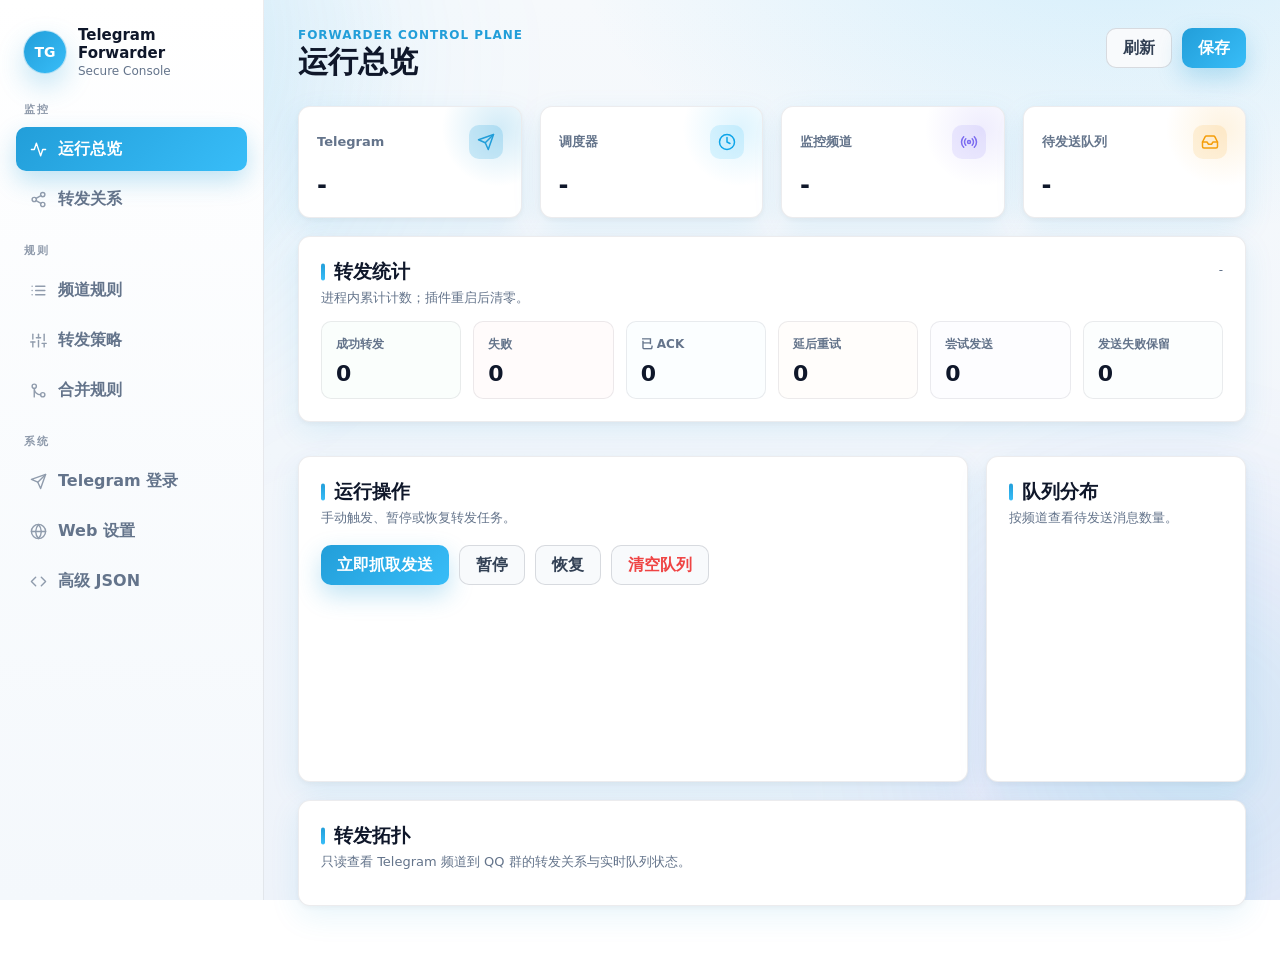
==== pages/dashboard/index.html @ 7478077a "fix: address CodeRabbit review on api_hash, login baseline, and XSS - web_admin: _validate_api_hash " ====
<!doctype html>
<html lang="zh-CN">
  <head>
    <meta charset="utf-8" />
    <meta name="viewport" content="width=device-width, initial-scale=1" />
    <title>Telegram Forwarder</title>
    <link rel="stylesheet" href="./assets/style.css?v=0176d48957" />
    <script src="./assets/js/gsap.min.js?v=0176d48957"></script>
  </head>
  <body>
    <div class="bg-aurora" aria-hidden="true"><i></i><i></i></div>
    <div class="app-shell" id="appShell">
      <aside class="sidebar" id="sidebar">
        <div class="sidebar-head">
          <div class="brand-dot">TG</div>
          <div>
            <strong>Telegram Forwarder</strong>
            <span id="navSubtitle">Secure Console</span>
          </div>
        </div>
        <nav class="nav-list">
          <p class="nav-group-label">监控</p>
          <button class="nav-item active" data-section="overview">
            <svg viewBox="0 0 24 24" fill="none" stroke="currentColor" stroke-width="2" stroke-linecap="round" stroke-linejoin="round" aria-hidden="true"><path d="M22 12h-4l-3 9L9 3l-3 9H2" /></svg>
            <span class="nav-label">运行总览</span>
          </button>
          <button class="nav-item" data-section="targets">
            <svg viewBox="0 0 24 24" fill="none" stroke="currentColor" stroke-width="2" stroke-linecap="round" stroke-linejoin="round" aria-hidden="true"><circle cx="18" cy="5" r="3" /><circle cx="6" cy="12" r="3" /><circle cx="18" cy="19" r="3" /><line x1="8.59" y1="13.51" x2="15.42" y2="17.49" /><line x1="15.41" y1="6.51" x2="8.59" y2="10.49" /></svg>
            <span class="nav-label">转发关系</span>
          </button>
          <p class="nav-group-label">规则</p>
          <button class="nav-item" data-section="channels">
            <svg viewBox="0 0 24 24" fill="none" stroke="currentColor" stroke-width="2" stroke-linecap="round" stroke-linejoin="round" aria-hidden="true"><line x1="8" y1="6" x2="21" y2="6" /><line x1="8" y1="12" x2="21" y2="12" /><line x1="8" y1="18" x2="21" y2="18" /><line x1="3" y1="6" x2="3.01" y2="6" /><line x1="3" y1="12" x2="3.01" y2="12" /><line x1="3" y1="18" x2="3.01" y2="18" /></svg>
            <span class="nav-label">频道规则</span>
          </button>
          <button class="nav-item" data-section="global">
            <svg viewBox="0 0 24 24" fill="none" stroke="currentColor" stroke-width="2" stroke-linecap="round" stroke-linejoin="round" aria-hidden="true"><line x1="4" y1="21" x2="4" y2="14" /><line x1="4" y1="10" x2="4" y2="3" /><line x1="12" y1="21" x2="12" y2="12" /><line x1="12" y1="8" x2="12" y2="3" /><line x1="20" y1="21" x2="20" y2="16" /><line x1="20" y1="12" x2="20" y2="3" /><line x1="1" y1="14" x2="7" y2="14" /><line x1="9" y1="8" x2="15" y2="8" /><line x1="17" y1="16" x2="23" y2="16" /></svg>
            <span class="nav-label">转发策略</span>
          </button>
          <button class="nav-item" data-section="merge">
            <svg viewBox="0 0 24 24" fill="none" stroke="currentColor" stroke-width="2" stroke-linecap="round" stroke-linejoin="round" aria-hidden="true"><circle cx="18" cy="18" r="3" /><circle cx="6" cy="6" r="3" /><path d="M6 21V9a9 9 0 0 0 9 9" /></svg>
            <span class="nav-label">合并规则</span>
          </button>
          <p class="nav-group-label">系统</p>
          <button class="nav-item" data-section="login">
            <svg viewBox="0 0 24 24" fill="none" stroke="currentColor" stroke-width="2" stroke-linecap="round" stroke-linejoin="round" aria-hidden="true"><line x1="22" y1="2" x2="11" y2="13" /><polygon points="22 2 15 22 11 13 2 9 22 2" /></svg>
            <span class="nav-label">Telegram 登录</span>
          </button>
          <button class="nav-item" data-section="web">
            <svg viewBox="0 0 24 24" fill="none" stroke="currentColor" stroke-width="2" stroke-linecap="round" stroke-linejoin="round" aria-hidden="true"><circle cx="12" cy="12" r="10" /><line x1="2" y1="12" x2="22" y2="12" /><path d="M12 2a15.3 15.3 0 0 1 4 10 15.3 15.3 0 0 1-4 10 15.3 15.3 0 0 1-4-10 15.3 15.3 0 0 1 4-10z" /></svg>
            <span class="nav-label">Web 设置</span>
          </button>
          <button class="nav-item" data-section="advanced">
            <svg viewBox="0 0 24 24" fill="none" stroke="currentColor" stroke-width="2" stroke-linecap="round" stroke-linejoin="round" aria-hidden="true"><polyline points="16 18 22 12 16 6" /><polyline points="8 6 2 12 8 18" /></svg>
            <span class="nav-label">高级 JSON</span>
          </button>
        </nav>
        <div class="sidebar-footer" id="sidebarFooter"></div>
      </aside>

      <button class="mobile-menu" id="mobileMenu" type="button" aria-label="打开导航">
        <span></span>
        <span></span>
        <span></span>
      </button>
      <div class="sidebar-scrim" id="sidebarScrim"></div>

      <main class="content">
        <header class="topbar">
          <div>
            <p class="eyebrow">Forwarder Control Plane</p>
            <h1 id="sectionTitle">运行总览</h1>
          </div>
          <div class="topbar-actions">
            <button class="btn btn-soft" id="refreshBtn" type="button">刷新</button>
            <button class="btn btn-primary" id="saveBtn" type="button">保存</button>
          </div>
        </header>

        <section class="section active" id="section-overview">
          <div class="overview-layout">
            <div class="status-grid">
              <div class="metric-card" data-tone="blue">
                <div class="metric-head">
                  <span class="metric-label">Telegram</span>
                  <span class="metric-icon" aria-hidden="true"><svg viewBox="0 0 24 24" fill="none" stroke="currentColor" stroke-width="2" stroke-linecap="round" stroke-linejoin="round"><line x1="22" y1="2" x2="11" y2="13" /><polygon points="22 2 15 22 11 13 2 9 22 2" /></svg></span>
                </div>
                <strong id="telegramStatus">-</strong>
              </div>
              <div class="metric-card" data-tone="sky">
                <div class="metric-head">
                  <span class="metric-label">调度器</span>
                  <span class="metric-icon" aria-hidden="true"><svg viewBox="0 0 24 24" fill="none" stroke="currentColor" stroke-width="2" stroke-linecap="round" stroke-linejoin="round"><circle cx="12" cy="12" r="10" /><polyline points="12 6 12 12 16 14" /></svg></span>
                </div>
                <strong id="schedulerStatus">-</strong>
              </div>
              <div class="metric-card" data-tone="violet">
                <div class="metric-head">
                  <span class="metric-label">监控频道</span>
                  <span class="metric-icon" aria-hidden="true"><svg viewBox="0 0 24 24" fill="none" stroke="currentColor" stroke-width="2" stroke-linecap="round" stroke-linejoin="round"><circle cx="12" cy="12" r="2" /><path d="M4.93 19.07a10 10 0 0 1 0-14.14" /><path d="M7.76 16.24a6 6 0 0 1 0-8.49" /><path d="M16.24 7.76a6 6 0 0 1 0 8.49" /><path d="M19.07 4.93a10 10 0 0 1 0 14.14" /></svg></span>
                </div>
                <strong id="channelCount">-</strong>
              </div>
              <div class="metric-card" data-tone="amber">
                <div class="metric-head">
                  <span class="metric-label">待发送队列</span>
                  <span class="metric-icon" aria-hidden="true"><svg viewBox="0 0 24 24" fill="none" stroke="currentColor" stroke-width="2" stroke-linecap="round" stroke-linejoin="round"><polyline points="22 12 16 12 14 15 10 15 8 12 2 12" /><path d="M5.45 5.11 2 12v6a2 2 0 0 0 2 2h16a2 2 0 0 0 2-2v-6l-3.45-6.89A2 2 0 0 0 16.76 4H7.24a2 2 0 0 0-1.79 1.11z" /></svg></span>
                </div>
                <strong id="queueCount">-</strong>
              </div>
            </div>

            <div class="panel overview-stats-panel">
              <div class="panel-head compact">
                <div>
                  <h2>转发统计</h2>
                  <p id="statsResetHint">进程内累计计数；插件重启后清零。</p>
                </div>
                <small class="stats-reset-meta" id="statsLastReset">-</small>
              </div>
              <div class="stats-grid">
                <div class="stats-card" data-tone="success">
                  <span class="stats-label">成功转发</span>
                  <strong id="statsForwardSuccess">0</strong>
                </div>
                <div class="stats-card" data-tone="danger">
                  <span class="stats-label">失败</span>
                  <strong id="statsForwardFailed">0</strong>
                </div>
                <div class="stats-card" data-tone="sky">
                  <span class="stats-label">已 ACK</span>
                  <strong id="statsAcked">0</strong>
                </div>
                <div class="stats-card" data-tone="amber">
                  <span class="stats-label">延后重试</span>
                  <strong id="statsDeferred">0</strong>
                </div>
                <div class="stats-card" data-tone="violet">
                  <span class="stats-label">尝试发送</span>
                  <strong id="statsForwardAttempts">0</strong>
                </div>
                <div class="stats-card" data-tone="blue">
                  <span class="stats-label">发送失败保留</span>
                  <strong id="statsFailedKeep">0</strong>
                </div>
              </div>
            </div>

            <div class="overview-main">
              <div class="panel runtime-panel">
                <div class="panel-head">
                  <div>
                    <h2>运行操作</h2>
                    <p id="runtimeMessage">手动触发、暂停或恢复转发任务。</p>
                  </div>
                </div>
                <div class="action-row">
                  <button class="btn btn-primary" id="runCheckBtn" type="button">立即抓取发送</button>
                  <button class="btn btn-soft" id="pauseBtn" type="button">暂停</button>
                  <button class="btn btn-soft" id="resumeBtn" type="button">恢复</button>
                  <button class="btn btn-soft danger" id="clearQueueBtn" type="button">清空队列</button>
                </div>
                <div class="runtime-state" id="runtimeState"></div>
                <div class="runtime-log" id="runtimeLog"></div>
              </div>

              <div class="panel queue-panel">
                <div class="panel-head">
                  <div>
                    <h2>队列分布</h2>
                    <p>按频道查看待发送消息数量。</p>
                  </div>
                </div>
                <div class="queue-list" id="queueList"></div>
              </div>
            </div>

            <div class="panel overview-topology-panel">
              <div class="panel-head compact">
                <div>
                  <h2>转发拓扑</h2>
                  <p>只读查看 Telegram 频道到 QQ 群的转发关系与实时队列状态。</p>
                </div>
              </div>
              <div class="target-topology topology-readonly" id="overviewTopology"></div>
            </div>
          </div>
        </section>

        <section class="section" id="section-login">
          <div class="login-layout">
            <div class="login-side">
              <div class="panel login-status-card" id="loginAccountCard">
                <div class="panel-head">
                  <div>
                    <h2>Telegram 账号</h2>
                    <p id="loginBadge">-</p>
                  </div>
                </div>
                <div class="login-account" id="loginAccountInfo"></div>
                <button class="btn btn-soft danger full" id="resetLoginBtn" type="button">重新登录</button>
              </div>
            </div>

            <div class="panel login-flow-card">
              <div class="panel-head">
                <div>
                  <h2>登录流程</h2>
                  <p id="loginMessage">按顺序配置连接信息、发送验证码、提交验证码。</p>
                </div>
              </div>

              <!-- Stepper Header Progress -->
              <div class="stepper" id="loginStepper">
                <div class="step-node" data-login-step-node="connect">
                  <div class="step-circle">1</div>
                  <span class="step-label">连接信息</span>
                </div>
                <div class="step-node" data-login-step-node="code">
                  <div class="step-circle">2</div>
                  <span class="step-label">验证码</span>
                </div>
                <div class="step-node" data-login-step-node="password">
                  <div class="step-circle">3</div>
                  <span class="step-label">两步验证</span>
                </div>
              </div>

              <div class="step-list">
                <section class="step-card active" data-login-step="connect">
                  <div class="step-index">1</div>
                  <div class="step-body">
                    <h3>连接信息</h3>
                    <div class="form-grid">
                      <label class="field">API ID<input id="apiIdInput" type="number" inputmode="numeric" /></label>
                      <label class="field">API Hash<input id="apiHashInput" type="password" autocomplete="off" minlength="32" maxlength="32" pattern="[0-9a-fA-F]{32}" /></label>
                      <label class="field">手机号<input id="phoneInput" type="tel" placeholder="+8613800000000" /></label>
                      <fieldset class="proxy-fields">
                        <legend>代理（可选）</legend>
                        <label class="field">协议
                          <select id="proxyProtocolInput">
                            <option value="socks5">SOCKS5</option>
                            <option value="socks4">SOCKS4</option>
                            <option value="http">HTTP</option>
                          </select>
                        </label>
                        <label class="field">IP / 域名<input id="proxyHostInput" type="text" placeholder="127.0.0.1" /></label>
                        <label class="field">端口<input id="proxyPortInput" type="number" inputmode="numeric" min="1" max="65535" placeholder="1080" /></label>
                        <label class="field">账号<input id="proxyUsernameInput" type="text" autocomplete="username" placeholder="可留空" /></label>
                        <label class="field">密码<input id="proxyPasswordInput" type="password" autocomplete="current-password" placeholder="可留空" /></label>
                        <p class="proxy-config-hint">AstrBot 运行在 Docker、代理运行在宿主机时，请将代理地址填写为 <code>host.docker.internal</code>，不要填写 <code>127.0.0.1</code>。</p>
                        <div class="proxy-test-row">
                          <div class="proxy-test-item">
                            <button class="btn btn-soft" id="proxyConnectivityBtn" type="button">测试</button>
                            <span class="proxy-test-result" id="proxyConnectivityResult" aria-live="polite">未测试</span>
                          </div>
                          <div class="proxy-test-item">
                            <button class="btn btn-soft" id="proxyQualityBtn" type="button">质量</button>
                            <span class="proxy-test-result" id="proxyQualityResult" aria-live="polite">未测试</span>
                          </div>
                        </div>
                      </fieldset>
                    </div>
                    <div class="step-actions">
                      <button class="btn btn-primary" id="sendCodeBtn" type="button">保存并发送验证码</button>
                    </div>
                  </div>
                </section>

                <section class="step-card" data-login-step="code">
                  <div class="step-index">2</div>
                  <div class="step-body">
                    <h3>验证码</h3>
                    <div class="form-grid single">
                      <label class="field">Telegram 验证码<input id="codeInput" type="text" inputmode="numeric" autocomplete="one-time-code" /></label>
                    </div>
                    <div class="step-actions">
                      <button class="btn btn-primary" id="submitCodeBtn" type="button">提交验证码</button>
                    </div>
                  </div>
                </section>

                <section class="step-card" data-login-step="password">
                  <div class="step-index">3</div>
                  <div class="step-body">
                    <h3>两步验证</h3>
                    <div class="form-grid single">
                      <label class="field">两步验证密码<input id="passwordInput" type="password" autocomplete="current-password" /></label>
                    </div>
                    <div class="step-actions">
                      <button class="btn btn-primary" id="submitPasswordBtn" type="button">提交密码</button>
                    </div>
                  </div>
                </section>
              </div>
            </div>

            <div class="panel login-transfer-card">
              <div class="panel-head">
                <div>
                  <h2>登录信息导入导出</h2>
                  <p>导出精简登录信息，只包含授权所需内容，不包含缓存记录。</p>
                </div>
              </div>
              <div class="settings-card">
                <div class="action-row">
                  <button class="btn btn-soft" id="exportSessionBtn" type="button">导出登录信息</button>
                  <button class="btn btn-primary" id="importSessionBtn" type="button">导入登录信息</button>
                  <button class="btn btn-soft danger" id="clearSessionBtn" type="button">清空登录信息</button>
                </div>
                <p class="field-hint" id="clearSessionHint">会话冲突或无法发验证码时，可清空本地登录（退出登录）后再重新发送验证码或导入。</p>
                <input id="sessionImportFile" type="file" accept="application/json,.json" hidden />
              </div>
            </div>
          </div>
        </section>

        <section class="section" id="section-targets">
          <div class="panel config-panel">
            <div class="panel-head relation-head">
              <div>
                <h2>转发关系工作台</h2>
                <p>围绕 Telegram 频道到 QQ 群的关系进行配置、排查和快速定位。</p>
              </div>
              <div class="relation-toolbar" aria-label="拓扑筛选">
                <label class="relation-search">
                  <span>搜索</span>
                  <input id="topologySearchInput" type="search" placeholder="频道或 QQ 群" autocomplete="off" />
                </label>
                <div class="relation-filter" id="topologyFilterGroup">
                  <button class="active" type="button" data-topology-filter="all">全部</button>
                  <button type="button" data-topology-filter="active">活跃</button>
                  <button type="button" data-topology-filter="dedicated">专属</button>
                  <button type="button" data-topology-filter="inherited">继承</button>
                  <button type="button" data-topology-filter="unlinked">未连接</button>
                </div>
              </div>
            </div>
            <div class="settings-grid target-settings-grid">
              <div class="settings-card target-map-card">
                <div class="panel-head compact">
                  <div>
                    <h3>关系拓扑</h3>
                    <p>拖入频道和 QQ 群建立关系，点击频道进入专属目标配置。</p>
                  </div>
                </div>
                <div class="target-topology" id="targetTopology"></div>
              </div>
              <details class="target-settings-disclosure">
                <summary>
                  <span>基础目标设置</span>
                  <small>Telegram 目标、默认 QQ 群组与诊断开关</small>
                </summary>
                <div class="target-settings-body">
                  <div class="target-setting-block target-telegram-card">
                    <h3>Telegram 目标</h3>
                    <div id="targetChannelSelector" class="selector-host"></div>
                    <input id="targetChannelInput" type="hidden" />
                    <button class="btn btn-soft danger" id="resetTargetChannelBtn" type="button">清空 Telegram 目标</button>
                  </div>
                  <div class="target-setting-block target-qq-card">
                    <h3>默认 QQ 群组</h3>
                    <div id="defaultQQSelector" class="selector-host"></div>
                    <textarea id="targetQQInput" hidden></textarea>
                    <button class="btn btn-soft danger" id="resetDefaultQQBtn" type="button">清空默认 QQ 目标</button>
                  </div>
                  <div class="target-setting-block target-diagnostics-card">
                    <h3>诊断</h3>
                    <label class="toggle-row">
                      <input id="debugDefaultInput" type="checkbox" />
                      <span>默认开启 QQ 发送诊断日志</span>
                    </label>
                  </div>
                </div>
              </details>
            </div>
          </div>
        </section>

        <section class="section" id="section-channels">
          <div class="panel list-panel">
            <div class="panel-head">
              <div>
                <h2>频道配置</h2>
                <p>每个频道一张卡片，展开后按类型配置抓取、过滤、目标。</p>
              </div>
              <button class="btn btn-primary" id="addChannelBtn" type="button">新增频道</button>
            </div>
            <div class="channel-list" id="channelList"></div>
          </div>
        </section>

        <section class="section" id="section-global">
          <div class="panel config-panel">
            <div class="panel-head">
              <div>
                <h2>全局转发配置</h2>
                <p>按类型切换，只显示当前类别的配置。</p>
              </div>
            </div>
            <div class="segmented" id="forwardTabs"></div>
            <div class="settings-grid" id="forwardConfigForm"></div>
          </div>
        </section>

        <section class="section" id="section-merge">
          <div class="panel list-panel">
            <div class="panel-head">
              <div>
                <h2>合并规则</h2>
                <p>触发关键词后，将触发消息和后续 N 条消息作为一个逻辑组处理。</p>
              </div>
              <button class="btn btn-primary" id="addMergeRuleBtn" type="button">新增规则</button>
            </div>
            <div class="channel-list" id="mergeRuleList"></div>
          </div>
        </section>

        <section class="section" id="section-web">
          <div class="panel config-panel">
            <div class="panel-head">
              <div>
                <h2>Web 设置</h2>
                <p>host/port 保存后需要重载插件生效。Docker 部署需监听 <code>0.0.0.0</code>，并将同一端口映射到宿主机。</p>
              </div>
            </div>
            <div class="settings-grid">
              <div class="settings-card">
                <h3>访问控制</h3>
                <label class="toggle-row">
                  <input id="webEnabledInput" type="checkbox" />
                  <span>启用 Web 页面</span>
                </label>
                <label class="field">访问 Token<input id="webTokenInput" type="password" autocomplete="new-password" /></label>
              </div>
              <div class="settings-card">
                <h3>监听</h3>
                <label class="field">监听地址<input id="webHostInput" type="text" /></label>
                <label class="field">监听端口<input id="webPortInput" type="number" inputmode="numeric" /></label>
              </div>
            </div>
          </div>

        </section>

        <section class="section" id="section-advanced">
          <div class="panel advanced-panel">
            <div class="panel-head">
              <div>
                <h2>完整配置 JSON</h2>
                <p>用于批量编辑、排查配置或迁移配置。</p>
              </div>
              <div class="action-row">
                <button class="btn btn-soft" id="exportConfigBtn" type="button">导出配置</button>
                <button class="btn btn-soft" id="importConfigBtn" type="button">导入配置</button>
                <button class="btn btn-primary" id="saveRawBtn" type="button">保存 JSON</button>
              </div>
            </div>
            <input id="configImportFile" type="file" accept="application/json,.json" hidden />
            <textarea class="json-editor" id="rawConfigInput" spellcheck="false"></textarea>
          </div>
        </section>
      </main>
    </div>

    <div class="toast" id="toast"></div>
    <script src="/api/plugin/page/bridge-sdk.js"></script>
    <script src="./assets/app.js?v=0176d48957" type="module" defer></script>
  </body>
</html>
---- pages/dashboard/assets/style.css ----
/* GENERATED by scripts/build_frontend.py — edit web/assets/css/* instead. */

/* ==== css/variables.css ==== */

:root {
  color-scheme: light;

  /* ===== 品牌主色：Telegram 蓝 ===== */
  --primary: #229ed9;
  --primary-strong: #1c87c0;
  --primary-soft: rgba(34, 158, 217, 0.1);
  --primary-tint: rgba(34, 158, 217, 0.2);

  /* ===== 辅助强调色：天蓝（青春活力亮点）===== */
  --accent: #38bdf8;
  --accent-strong: #0ea5e9;
  --accent-soft: rgba(56, 189, 248, 0.1);

  /* ===== 点缀色：紫罗兰（仅用于指标图标等小面积提亮，避免全蓝单调）===== */
  --violet: #7c6cf0;
  --violet-soft: rgba(124, 108, 240, 0.12);

  /* ===== 向后兼容别名 =====
     历史代码沿用 --blue* / --lime* 命名，统一映射到品牌蓝，
     避免遗漏引用产生荧光绿残留。新代码请直接使用 --primary* / --accent*。 */
  --blue: var(--primary);
  --blue-strong: var(--accent);
  --blue-soft: var(--primary-soft);
  --blue-tint: var(--primary-tint);
  --lime: var(--primary);
  --lime-strong: var(--primary-strong);
  --lime-soft: var(--primary-soft);

  /* ===== 表面与背景 ===== */
  --bg: #f4f8fc;
  --surface: #ffffff;
  --panel: var(--surface);
  --panel-solid: var(--surface);
  --panel-raised: var(--surface);
  /* 凹陷区：替代暗色模式下的 rgba(7,11,26,*) 深蓝黑底 */
  --inset: #f1f5f9;
  --inset-soft: #f8fafc;
  --overlay: rgba(255, 255, 255, 0.72);

  /* ===== 文字 ===== */
  --ink: #0f172a;
  --text: #334155;
  --muted: #64748b;

  /* ===== 线条与边框 ===== */
  --line: rgba(15, 23, 42, 0.08);
  --line-strong: rgba(15, 23, 42, 0.14);
  --border-glow: rgba(34, 158, 217, 0.2);
  --border-glow-active: rgba(34, 158, 217, 0.45);

  /* ===== 语义色（独立，不再共用品牌主色）===== */
  --danger: #ef4444;
  --danger-soft: rgba(239, 68, 68, 0.1);
  --success: #10b981;
  --success-soft: rgba(16, 185, 129, 0.12);
  --warning: #f59e0b;
  --warning-soft: rgba(245, 158, 11, 0.12);

  --soft: rgba(15, 23, 42, 0.04);
  --field-bg: #ffffff;

  /* ===== 阴影：蓝色柔光（替代原荧光绿光晕）===== */
  --shadow: 0 10px 30px rgba(34, 158, 217, 0.1), 0 2px 6px rgba(15, 23, 42, 0.05);
  --shadow-tight: 0 4px 14px rgba(34, 158, 217, 0.1), 0 1px 3px rgba(15, 23, 42, 0.06);
  --focus-ring: 0 0 0 3px rgba(34, 158, 217, 0.22);
}

/* ==== css/base.css ==== */

* {
  box-sizing: border-box;
}

[hidden] {
  display: none !important;
}

html,
body {
  margin: 0;
  min-height: 100%;
  color: var(--text);
  /* 蓝白 mesh 背景：柔和天蓝光斑 + 淡蓝白垂直渐变，替代原网格 + 荧光绿扫描线 */
  background:
    radial-gradient(900px 500px at 88% -8%, rgba(56, 189, 248, 0.18), transparent 62%),
    radial-gradient(720px 420px at 0% 8%, rgba(34, 158, 217, 0.12), transparent 58%),
    linear-gradient(180deg, #f6f9fc 0%, #eef3fa 100%);
  background-attachment: fixed;
  font-family: "DM Sans", Inter, ui-sans-serif, system-ui, -apple-system, BlinkMacSystemFont, "Segoe UI", sans-serif;
  transition: background 0.3s ease, border-color 0.3s ease, color 0.3s ease, box-shadow 0.3s ease;
}

button,
input,
textarea,
select {
  font: inherit;
}

button {
  border: 0;
  cursor: pointer;
}

button,
a,
input,
textarea,
select {
  -webkit-tap-highlight-color: transparent;
}

/* 动态极光背景：两团缓慢漂移的蓝紫光斑，让页面有"呼吸感"；
   独立 fixed 层 + pointer-events 穿透，prefers-reduced-motion 下自动静止为柔光。 */
.bg-aurora {
  position: fixed;
  inset: 0;
  z-index: 0;
  overflow: hidden;
  pointer-events: none;
}

.bg-aurora i {
  position: absolute;
  border-radius: 50%;
  filter: blur(72px);
  opacity: 0.5;
  will-change: transform;
}

.bg-aurora i:first-child {
  left: -14vw;
  top: -20vh;
  width: min(54vw, 680px);
  height: min(54vw, 680px);
  background: radial-gradient(circle at 32% 32%, rgba(56, 189, 248, 0.4), rgba(56, 189, 248, 0) 68%);
  animation: aurora-drift-a 26s ease-in-out infinite alternate;
}

.bg-aurora i:last-child {
  right: -12vw;
  bottom: -18vh;
  width: min(46vw, 580px);
  height: min(46vw, 580px);
  background: radial-gradient(circle at 60% 44%, rgba(34, 158, 217, 0.34), rgba(124, 108, 240, 0.16) 48%, rgba(34, 158, 217, 0) 72%);
  animation: aurora-drift-b 32s ease-in-out infinite alternate;
}

@keyframes aurora-drift-a {
  to {
    transform: translate3d(10vw, 8vh, 0) scale(1.14);
  }
}

@keyframes aurora-drift-b {
  to {
    transform: translate3d(-9vw, -7vh, 0) scale(1.1);
  }
}

.auth-screen {
  position: fixed;
  inset: 0;
  z-index: 100;
  display: grid;
  place-items: center;
  padding: 24px;
  /* 登录首屏：稍强的蓝色光晕，作为视觉记忆点 */
  background:
    radial-gradient(720px 400px at 78% 6%, rgba(56, 189, 248, 0.24), transparent 60%),
    radial-gradient(560px 320px at 6% 92%, rgba(34, 158, 217, 0.16), transparent 58%),
    linear-gradient(180deg, #f6f9fc, #e9f0f9);
}

.auth-panel {
  width: min(420px, 100%);
  display: grid;
  gap: 18px;
  padding: 30px;
  border: 1px solid var(--border-glow);
  border-radius: 14px;
  background: var(--panel);
  box-shadow: var(--shadow);
  animation: panel-in 0.36s ease both;
}

.auth-logo,
.brand-dot {
  display: grid;
  place-items: center;
  border-radius: 50%;
  color: #ffffff;
  /* Telegram 蓝 → 天蓝青的活力渐变 */
  background: linear-gradient(135deg, var(--primary), var(--accent));
  font-weight: 800;
  box-shadow: 0 0 0 1px rgba(34, 158, 217, 0.24), 0 12px 28px rgba(34, 158, 217, 0.28);
}

.auth-logo {
  width: 54px;
  height: 54px;
}

.brand-dot {
  width: 42px;
  height: 42px;
  flex: 0 0 auto;
  font-size: 14px;
  animation: brand-breathe 4s ease-in-out infinite;
}

.auth-panel h1,
.topbar h1,
.panel h2,
.settings-card h3,
.step-card h3 {
  color: var(--ink);
  letter-spacing: 0;
  font-family: "Space Grotesk", "DM Sans", Inter, ui-sans-serif, system-ui, sans-serif;
}

.auth-panel h1 {
  margin: 4px 0 0;
  font-size: 26px;
}

.auth-error {
  min-height: 20px;
  margin: 0;
  color: var(--danger);
}

.app-shell {
  position: relative;
  z-index: 1;
  min-height: 100vh;
  display: grid;
  grid-template-columns: 264px minmax(0, 1fr);
}

.sidebar {
  position: sticky;
  top: 0;
  z-index: 30;
  height: 100vh;
  display: flex;
  flex-direction: column;
  padding: 20px 16px 16px;
  border-right: 1px solid var(--line);
  /* 白底带淡蓝渐变，替代深色玻璃 */
  background: linear-gradient(180deg, #ffffff, #f4f8fc);
  transition: background 0.3s ease, border-color 0.3s ease;
  overflow-y: auto;
}

.sidebar-footer {
  margin-top: auto;
  padding: 8px 0 0;
}

.sidebar-status-card {
  padding: 10px;
  background: var(--surface);
  border: 1px solid var(--line-strong);
  border-radius: 10px;
  font-size: 12px;
  color: var(--muted);
  box-shadow: var(--shadow-tight);
  display: flex;
  flex-direction: column;
  gap: 5px;
}

.sidebar-status-card .status-badge {
  display: inline-flex;
  align-items: center;
  width: max-content;
  padding: 2px 6px;
  border-radius: 4px;
  font-weight: 600;
  font-size: 10.5px;
}

.sidebar-status-card .status-badge.success {
  background: var(--success-soft);
  color: var(--success);
}

.sidebar-status-card .status-badge.disabled {
  background: rgba(100, 116, 139, 0.12);
  color: var(--muted);
}

.sidebar-status-card .status-text {
  font-size: 11px;
  line-height: 1.4;
  color: var(--muted);
}

.sidebar-status-card .status-link {
  font-size: 11px;
  color: var(--primary);
  text-decoration: none;
  font-weight: 500;
  word-break: break-all;
  transition: color 0.18s ease;
}

.sidebar-status-card .status-link:hover {
  color: var(--primary-strong);
  text-decoration: underline;
}

.sidebar-head {
  display: flex;
  align-items: center;
  gap: 12px;
  padding: 6px 8px 24px;
}

.sidebar-head strong {
  display: block;
  color: var(--ink);
  font-size: 15px;
}

.sidebar-head span {
  display: block;
  margin-top: 2px;
  color: var(--muted);
  font-size: 12px;
}

.nav-list {
  display: grid;
  gap: 6px;
}

.nav-group-label {
  margin: 16px 8px 4px;
  color: var(--muted);
  font-size: 11px;
  font-weight: 800;
  letter-spacing: 0.14em;
  opacity: 0.72;
}

.nav-group-label:first-child {
  margin-top: 0;
}

.nav-item {
  width: 100%;
  min-height: 44px;
  padding: 0 14px;
  display: flex;
  align-items: center;
  gap: 11px;
  border-radius: 10px;
  color: var(--muted);
  background: transparent;
  text-align: left;
  font-weight: 600;
  transition: background 0.2s ease, color 0.2s ease, transform 0.2s ease, box-shadow 0.2s ease;
}

.nav-item svg {
  width: 17px;
  height: 17px;
  flex: 0 0 auto;
  opacity: 0.7;
  transition: opacity 0.2s ease;
}

.nav-item:hover svg,
.nav-item.active svg {
  opacity: 1;
}

.nav-item:active {
  transform: translateX(2px) scale(0.98);
}

.nav-item:hover {
  color: var(--primary);
  background: var(--primary-soft);
  transform: translateX(2px);
}

.nav-item.active {
  color: #ffffff;
  background: linear-gradient(135deg, var(--primary), var(--accent));
  box-shadow: 0 10px 24px rgba(34, 158, 217, 0.28);
}

.sidebar-exit {
  margin-top: auto;
}

.content {
  width: min(100%, 1240px);
  min-width: 0;
  margin: 0 auto;
  padding: 28px clamp(18px, 3vw, 34px) 56px;
  animation: content-in 0.28s ease both;
}

.topbar {
  display: flex;
  align-items: flex-start;
  justify-content: space-between;
  gap: 18px;
  margin-bottom: 26px;
}

.topbar h1 {
  margin: 3px 0 0;
  font-size: 30px;
  line-height: 1.15;
}

.eyebrow {
  margin: 0;
  color: var(--primary);
  font-size: 12px;
  font-weight: 800;
  text-transform: uppercase;
  letter-spacing: 0.08em;
}

.topbar-actions,
.action-row,
.step-actions {
  display: flex;
  flex-wrap: wrap;
  align-items: center;
  gap: 10px;
}

.mobile-menu,
.sidebar-scrim {
  display: none;
}

@media (max-width: 960px) {
  .app-shell {
    display: block;
  }

  .sidebar {
    position: fixed;
    left: 0;
    top: 0;
    width: min(84vw, 306px);
    transform: translateX(-102%);
    transition: transform 0.2s ease;
    box-shadow: var(--shadow);
  }

  .sidebar.open {
    transform: translateX(0);
  }

  .sidebar-scrim {
    position: fixed;
    inset: 0;
    z-index: 20;
    display: block;
    background: rgba(15, 23, 42, 0.32);
    opacity: 0;
    pointer-events: none;
    transition: opacity 0.2s ease;
  }

  .sidebar-scrim.show {
    opacity: 1;
    pointer-events: auto;
  }

  .mobile-menu {
    position: fixed;
    left: 14px;
    top: calc(14px + env(safe-area-inset-top));
    z-index: 70;
    width: 46px;
    height: 46px;
    display: grid;
    place-items: center;
    border-radius: 50%;
    background: linear-gradient(135deg, var(--primary), var(--accent));
    box-shadow: var(--shadow);
  }

  .mobile-menu.hidden {
    display: none;
  }

  body.sidebar-open .topbar-actions {
    display: none;
  }

  .mobile-menu span {
    display: block;
    width: 21px;
    height: 2px;
    border-radius: 99px;
    background: #ffffff;
  }

  .content {
    width: 100%;
    padding: calc(76px + env(safe-area-inset-top)) 14px calc(108px + env(safe-area-inset-bottom));
  }

  .topbar {
    display: grid;
    gap: 12px;
    min-height: 46px;
    padding-left: 56px;
  }

  .topbar-actions {
    width: calc(100% + 56px);
    margin-left: -56px;
    padding: 8px;
    border: 1px solid var(--line);
    border-radius: 12px;
    background: var(--overlay);
    backdrop-filter: blur(18px);
    -webkit-backdrop-filter: blur(18px);
    box-shadow: var(--shadow);
    display: grid;
    grid-template-columns: repeat(2, minmax(0, 1fr));
  }

  .topbar-actions[data-actions="refresh"],
  .topbar-actions[data-actions="save"] {
    grid-template-columns: 1fr;
  }

  .topbar-actions[data-actions="refresh"] {
    padding: 0;
    border: 0;
    background: transparent;
    box-shadow: none;
    backdrop-filter: none;
    -webkit-backdrop-filter: none;
  }

  .topbar-actions .btn {
    min-height: 42px;
    padding: 0 14px;
  }

  .form-grid,
  .settings-grid {
    grid-template-columns: 1fr;
  }
}

@keyframes content-in {
  from {
    opacity: 0;
  }
  to {
    opacity: 1;
  }
}

@keyframes panel-in {
  from {
    opacity: 0;
    transform: translateY(12px) scale(0.99);
  }
  to {
    opacity: 1;
    transform: translateY(0) scale(1);
  }
}

/* 品牌圆点呼吸光晕：给静态侧栏一个持续的生命体征 */
@keyframes brand-breathe {
  0%,
  100% {
    box-shadow: 0 0 0 1px rgba(34, 158, 217, 0.24), 0 10px 24px rgba(34, 158, 217, 0.26);
  }
  50% {
    box-shadow: 0 0 0 1px rgba(34, 158, 217, 0.32), 0 14px 34px rgba(34, 158, 217, 0.44);
  }
}

/* 滚动条融入蓝白主题 */
::-webkit-scrollbar {
  width: 10px;
  height: 10px;
}

::-webkit-scrollbar-track {
  background: transparent;
}

::-webkit-scrollbar-thumb {
  border: 3px solid transparent;
  border-radius: 99px;
  background-color: rgba(34, 158, 217, 0.28);
  background-clip: content-box;
}

::-webkit-scrollbar-thumb:hover {
  background-color: rgba(34, 158, 217, 0.5);
}

@media (prefers-reduced-motion: reduce) {
  *,
  *::before,
  *::after {
    animation-duration: 0.001ms !important;
    animation-iteration-count: 1 !important;
    scroll-behavior: auto !important;
    transition-duration: 0.001ms !important;
  }
}

@media (max-width: 480px) {
  .auth-panel,
  .panel {
    padding: 16px;
  }

  .topbar h1 {
    font-size: 26px;
  }

  .panel-head {
    display: grid;
  }

  .panel-head .btn,
  .action-row .btn,
  .step-actions .btn {
    width: 100%;
  }

  .metric-card strong {
    font-size: 20px;
  }
}

/* ==== css/components.css ==== */

.btn {
  min-height: 40px;
  display: inline-flex;
  align-items: center;
  justify-content: center;
  border-radius: 10px;
  padding: 0 16px;
  font-weight: 700;
  white-space: nowrap;
  transition: transform 0.18s ease, box-shadow 0.18s ease, background 0.18s ease, color 0.18s ease, border-color 0.18s ease;
}

.btn-primary {
  color: #ffffff;
  background: linear-gradient(135deg, var(--primary), var(--accent));
  box-shadow: 0 10px 24px rgba(34, 158, 217, 0.28);
}

.btn-primary:hover {
  background: linear-gradient(135deg, var(--primary-strong), var(--accent-strong));
  transform: translateY(-1px);
  box-shadow: 0 14px 32px rgba(34, 158, 217, 0.34);
}

.btn-soft {
  color: var(--text);
  border: 1px solid var(--line-strong);
  background: var(--inset-soft);
}

.btn-soft:hover {
  color: var(--primary);
  border-color: var(--border-glow-active);
  background: var(--primary-soft);
  transform: translateY(-1px);
}

.btn:disabled {
  cursor: wait;
  opacity: 0.68;
}

/* 按压回弹：让每次点击都有"按下去"的手感 */
.btn:active {
  transform: translateY(0) scale(0.97);
}

.danger {
  color: var(--danger);
}

.full {
  width: 100%;
}

.section {
  display: none;
  min-width: 0;
}

.section.active {
  display: block;
  animation: section-in 0.22s ease both;
}

.overview-layout {
  display: grid;
  gap: 18px;
}

.overview-main {
  display: grid;
  grid-template-columns: minmax(0, 1fr) minmax(260px, 0.34fr);
  gap: 18px;
  align-items: start;
}

.status-grid {
  display: grid;
  grid-template-columns: repeat(4, minmax(0, 1fr));
  gap: 18px;
}

.metric-card,
.panel,
.settings-card,
.channel-card,
.step-card {
  position: relative;
  background: var(--panel);
  border: 1px solid var(--line);
  border-radius: 12px;
  box-shadow: var(--shadow);
  transition: background 0.2s ease, border-color 0.2s ease, box-shadow 0.2s ease, color 0.2s ease, transform 0.2s ease;
}

.panel,
.settings-card,
.channel-card,
.step-card {
  min-width: 0;
}

.metric-card:hover,
.channel-card:hover,
.step-card:hover {
  border-color: var(--border-glow-active);
  box-shadow: var(--shadow), 0 0 0 1px rgba(34, 158, 217, 0.1);
  transform: translateY(-2px);
}

.metric-card {
  min-height: 112px;
  padding: 18px;
  overflow: hidden;
}

/* 每张指标卡的色调变量：小面积点缀色让四张卡各有"体温"，又不破坏蓝白基调 */
.metric-card[data-tone="blue"] {
  --tone: var(--primary);
  --tone-soft: var(--primary-tint);
}

.metric-card[data-tone="sky"] {
  --tone: var(--accent-strong);
  --tone-soft: rgba(56, 189, 248, 0.16);
}

.metric-card[data-tone="violet"] {
  --tone: var(--violet);
  --tone-soft: var(--violet-soft);
}

.metric-card[data-tone="amber"] {
  --tone: var(--warning);
  --tone-soft: var(--warning-soft);
}

/* 右上角同色系柔光，hover 时轻微放大 */
.metric-card::after {
  content: "";
  position: absolute;
  right: -36px;
  top: -36px;
  width: 116px;
  height: 116px;
  border-radius: 50%;
  background: radial-gradient(circle, var(--tone-soft, var(--primary-soft)), transparent 70%);
  pointer-events: none;
  transition: transform 0.3s ease;
}

.metric-card:hover::after {
  transform: scale(1.18);
}

.metric-head {
  position: relative;
  z-index: 1;
  display: flex;
  align-items: center;
  justify-content: space-between;
  gap: 10px;
}

.metric-label {
  color: var(--muted);
  font-size: 13px;
  font-weight: 600;
}

.metric-icon {
  width: 34px;
  height: 34px;
  display: grid;
  place-items: center;
  border-radius: 10px;
  color: var(--tone, var(--primary));
  background: var(--tone-soft, var(--primary-soft));
}

.metric-icon svg {
  width: 18px;
  height: 18px;
}

.metric-card strong {
  position: relative;
  z-index: 1;
  display: block;
  margin-top: 12px;
  color: var(--ink);
  font-size: 24px;
  line-height: 1.18;
  font-family: "Space Grotesk", "DM Sans", Inter, ui-sans-serif, system-ui, sans-serif;
  font-variant-numeric: tabular-nums;
}

/* 状态徽章嵌在大数字位时收敛字号，避免长文本溢出 */
.metric-card strong .status-badge {
  font-size: 16px;
  font-weight: 700;
}

.overview-stats-panel {
  margin-bottom: 0;
}

.overview-stats-panel .panel-head.compact {
  display: flex;
  align-items: flex-start;
  justify-content: space-between;
  gap: 12px;
  margin-bottom: 14px;
}

.stats-reset-meta {
  color: var(--muted);
  font-size: 12px;
  white-space: nowrap;
  padding-top: 4px;
}

.stats-grid {
  display: grid;
  grid-template-columns: repeat(6, minmax(0, 1fr));
  gap: 12px;
}

.stats-card {
  position: relative;
  min-width: 0;
  padding: 14px 14px 12px;
  border: 1px solid var(--line);
  border-radius: 10px;
  background: color-mix(in srgb, var(--panel) 88%, var(--tone-soft, var(--primary-soft)) 12%);
  overflow: hidden;
}

.stats-card[data-tone="success"] {
  --tone: var(--success, #16a34a);
  --tone-soft: color-mix(in srgb, var(--success, #16a34a) 16%, transparent);
}

.stats-card[data-tone="danger"] {
  --tone: var(--danger, #dc2626);
  --tone-soft: color-mix(in srgb, var(--danger, #dc2626) 14%, transparent);
}

.stats-card[data-tone="sky"] {
  --tone: var(--accent-strong, #38bdf8);
  --tone-soft: rgba(56, 189, 248, 0.14);
}

.stats-card[data-tone="amber"] {
  --tone: var(--warning, #d97706);
  --tone-soft: var(--warning-soft, rgba(217, 119, 6, 0.14));
}

.stats-card[data-tone="violet"] {
  --tone: var(--violet, #7c3aed);
  --tone-soft: var(--violet-soft, rgba(124, 58, 237, 0.14));
}

.stats-card[data-tone="blue"] {
  --tone: var(--primary, #229ed9);
  --tone-soft: var(--primary-soft, rgba(34, 158, 217, 0.14));
}

.stats-label {
  display: block;
  color: var(--muted);
  font-size: 12px;
  font-weight: 600;
}

.stats-card strong {
  display: block;
  margin-top: 8px;
  color: var(--ink);
  font-size: 22px;
  line-height: 1.15;
  font-family: "Space Grotesk", "DM Sans", Inter, ui-sans-serif, system-ui, sans-serif;
  font-variant-numeric: tabular-nums;
}

.panel {
  padding: 22px;
  margin-bottom: 16px;
}

.config-panel,
.list-panel,
.advanced-panel {
  display: grid;
  gap: 16px;
}

.config-panel .panel-head,
.list-panel .panel-head,
.advanced-panel .panel-head {
  margin-bottom: 0;
}

.runtime-panel,
.queue-panel {
  margin-bottom: 0;
}

.overview-topology-panel {
  margin-bottom: 0;
}

.runtime-panel,
.queue-panel {
  min-height: 326px;
}

.panel-head {
  display: flex;
  align-items: flex-start;
  justify-content: space-between;
  gap: 14px;
  margin-bottom: 18px;
}

.panel-head h2 {
  position: relative;
  margin: 0;
  padding-left: 13px;
  font-size: 19px;
}

/* 渐变锚点条：给每个面板标题一个统一的视觉起点，提升扫读节奏 */
.panel-head h2::before {
  content: "";
  position: absolute;
  left: 0;
  top: 50%;
  width: 4px;
  height: 17px;
  border-radius: 99px;
  background: linear-gradient(180deg, var(--primary), var(--accent));
  transform: translateY(-50%);
}

.panel-head p {
  margin: 4px 0 0;
  color: var(--muted);
  font-size: 13px;
}

.relation-head {
  align-items: flex-end;
}

.relation-toolbar {
  display: grid;
  grid-template-columns: minmax(220px, 320px) auto;
  gap: 10px;
  align-items: end;
  min-width: min(100%, 560px);
}

.relation-search {
  display: grid;
  gap: 6px;
  min-width: 0;
  color: var(--muted);
  font-size: 12px;
  font-weight: 700;
}

.relation-search input {
  min-height: 38px;
}

.relation-filter {
  display: flex;
  flex-wrap: wrap;
  gap: 6px;
  justify-content: flex-end;
}

.relation-filter button {
  min-height: 38px;
  padding: 0 10px;
  border: 1px solid var(--line-strong);
  border-radius: 8px;
  color: var(--muted);
  background: var(--surface);
  font-size: 12px;
  font-weight: 700;
  transition: background 0.18s ease, border-color 0.18s ease, color 0.18s ease;
}

.relation-filter button:hover,
.relation-filter button.active {
  color: var(--primary);
  border-color: var(--border-glow-active);
  background: var(--primary-soft);
}

.settings-grid {
  display: grid;
  grid-template-columns: repeat(auto-fit, minmax(min(100%, 280px), 1fr));
  gap: 14px;
}

.settings-card {
  display: grid;
  gap: 13px;
  align-content: start;
  padding: 16px;
}

.target-settings-grid {
  grid-template-columns: minmax(0, 1fr);
  align-items: start;
}

.target-map-card {
  grid-column: 1 / -1;
  min-height: 0;
}

.target-settings-disclosure {
  grid-column: 1 / -1;
  min-width: 0;
  border: 1px solid var(--line);
  border-radius: 10px;
  background: var(--inset-soft);
  overflow: hidden;
}

.target-settings-disclosure summary {
  min-height: 52px;
  display: grid;
  grid-template-columns: minmax(0, 1fr);
  gap: 3px;
  padding: 14px 16px;
  color: var(--ink);
  font-weight: 700;
  cursor: pointer;
  list-style-position: inside;
}

.target-settings-disclosure summary::marker {
  color: var(--primary);
}

.target-settings-disclosure summary small {
  color: var(--muted);
  font-size: 12px;
  font-weight: 600;
}

.target-settings-body {
  display: grid;
  grid-template-columns: repeat(2, minmax(0, 1fr));
  gap: 14px;
  padding: 0 16px 16px;
}

.target-setting-block {
  min-width: 0;
  display: grid;
  gap: 13px;
  align-content: start;
  padding: 14px;
  border: 1px solid var(--line);
  border-radius: 10px;
  background: var(--surface);
}

.target-qq-card {
  grid-column: auto;
}

.target-diagnostics-card {
  grid-column: 1 / -1;
  min-height: 0;
}

.panel-head.compact {
  margin-bottom: 0;
}

.target-topology {
  min-width: 0;
  display: grid;
  gap: 12px;
}

.topology-readonly {
  margin-top: 12px;
}

.topology-statusbar {
  display: flex;
  flex-wrap: wrap;
  gap: 8px;
  align-items: center;
  min-width: 0;
}

.topology-statusbar span,
.topology-statusbar strong {
  min-height: 30px;
  display: inline-flex;
  align-items: center;
  padding: 0 10px;
  border: 1px solid var(--line);
  border-radius: 8px;
  color: var(--muted);
  background: var(--inset-soft);
  font-size: 12px;
  font-weight: 700;
}

.topology-statusbar strong {
  color: var(--primary);
  border-color: var(--border-glow-active);
  background: var(--primary-soft);
}

.topology-palette {
  display: grid;
  grid-template-columns: repeat(2, minmax(0, 1fr));
  gap: 16px;
}

.topology-palette-col {
  display: flex;
  flex-direction: column;
  gap: 8px;
  min-width: 0;
}

.topology-palette strong {
  color: var(--ink);
  font-size: 14px;
  font-weight: 700;
}

.topology-palette-search-wrapper {
  display: flex;
  gap: 8px;
  align-items: center;
}

.topology-palette-search-wrapper input {
  min-height: 38px;
  height: 38px;
  font-size: 13px;
}

.topology-palette-status {
  color: var(--muted);
  font-size: 12px;
  font-weight: 700;
}

.topology-chip-row {
  display: flex;
  flex-wrap: wrap;
  gap: 8px;
  max-height: 126px;
  min-width: 0;
  overflow: auto;
  padding: 8px;
  border: 1px solid var(--line);
  border-radius: 10px;
  background: var(--inset-soft);
  scrollbar-width: thin;
}

.topology-chip,
.topology-palette-empty {
  height: 32px;
  display: inline-flex;
  align-items: center;
  max-width: 100%;
  padding: 0 10px;
  border: 1px solid var(--line-strong);
  border-radius: 8px;
  color: var(--ink);
  background: var(--surface);
  font-size: 12px;
  font-weight: 700;
  line-height: 1.2;
}

.topology-chip {
  cursor: grab;
  transition: background 0.15s ease, border-color 0.15s ease, color 0.15s ease, transform 0.15s ease, box-shadow 0.15s ease;
}

.topology-chip.selector-chip {
  height: auto;
  min-height: 34px;
  gap: 7px;
  text-align: left;
}

.topology-chip:hover {
  border-color: var(--primary);
  background: var(--bg);
  transform: translateY(-1px);
  box-shadow: var(--shadow-tight);
}

.topology-chip:active {
  cursor: grabbing;
  transform: translateY(0);
}

.topology-chip:focus-visible {
  outline: none;
  box-shadow: var(--focus-ring);
}


.topology-palette-empty {
  color: var(--muted);
  border: none !important;
  background: transparent !important;
  font-style: normal;
  padding: 0 !important;
}

.topology-canvas {
  max-height: min(620px, 64vh);
  overflow: auto;
  border: 1px solid var(--line);
  border-radius: 10px;
  background: var(--inset-soft);
  scrollbar-width: thin;
}

.target-topology:not(.topology-readonly) .topology-canvas {
  max-height: none;
  overflow: hidden;
}

.overview-topology-panel .topology-canvas {
  max-height: min(440px, 46vh);
}

.topology-stage {
  position: relative;
  /* 节点卡片几何的唯一定义处：.topology-lines 的左右边界由此推导，
     改卡片宽度/边距时连线端点自动跟随，避免再出现连线穿透卡片 */
  --topology-node-width: min(30%, 270px);
  --topology-node-inset: 18px;

  width: 100%;
  min-width: 0;
  height: var(--topology-height);
  min-height: 260px;
  overflow: hidden;
  /* 拓扑画布保留工程网格感，但换成淡蓝栅格 + 浅底 */
  background:
    linear-gradient(rgba(56, 189, 248, 0.08) 1px, transparent 1px),
    linear-gradient(90deg, rgba(56, 189, 248, 0.07) 1px, transparent 1px),
    var(--inset);
  background-size: 40px 40px, 40px 40px, 100% 100%;
  transition: border-color 0.18s ease, background 0.18s ease;
}

.topology-stage.drop-ready,
.topology-empty.drop-ready {
  outline: 1px solid var(--primary);
  outline-offset: -1px;
  background-color: var(--primary-soft);
}

/* 画布列标题：告诉用户左右两列各是什么 */
.topology-col-label {
  position: absolute;
  top: 14px;
  left: 18px;
  z-index: 1;
  color: var(--muted);
  font-size: 11px;
  font-weight: 800;
  letter-spacing: 0.08em;
  pointer-events: none;
}

.topology-col-label-right {
  left: auto;
  right: 18px;
}

.topology-lines {
  position: absolute;
  top: 0;
  height: 100%;
  /* SVG 只铺在左右两列卡片之间的夹缝：viewBox x 轴 0→100 恰好对应
     左卡片右边缘→右卡片左边缘，任意容器宽度下连线都精确贴合卡片 */
  left: calc(var(--topology-node-inset) + var(--topology-node-width));
  width: calc(100% - 2 * (var(--topology-node-inset) + var(--topology-node-width)));
  overflow: visible;
  pointer-events: none;
}

.topology-lines > path {
  fill: none;
  /* 静默线用淡灰，让活跃的蓝线从浅底里跳出来 */
  stroke: rgba(100, 116, 139, 0.45);
  stroke-width: 1;
  stroke-dasharray: 4 4;
  opacity: 0.9;
  vector-effect: non-scaling-stroke;
  transition: stroke 0.2s ease, stroke-width 0.2s ease, opacity 0.2s ease;
}

.topology-lines > path.inherited {
  stroke: rgba(34, 158, 217, 0.55);
}

.topology-lines > path.dedicated {
  stroke: var(--primary);
  stroke-width: 1.25;
}

/* active 写在最后以保证特异性相同时覆盖 dedicated/inherited；
   通过深色 + 加粗 + 流光 + 蓝色光晕四重视觉强化，复现「工作中」的醒目感。 */
.topology-lines > path.active {
  stroke: var(--primary-strong);
  stroke-width: 2;
  opacity: 1;
  stroke-dasharray: 6 2;
  /* 流光（dashoffset 移动）+ 光晕呼吸（filter 脉冲）双重动画叠加 */
  animation: topology-flow 1.1s linear infinite, topology-line-pulse 2.4s ease-in-out infinite;
  /* 静态光晕作为 fallback：prefers-reduced-motion 关闭动画时仍可见 */
  filter: drop-shadow(0 0 4px rgba(34, 158, 217, 0.55));
}

.topology-lines marker path {
  fill: var(--primary);
}

.topology-node {
  position: absolute;
  top: var(--topology-y);
  z-index: 1;
  width: var(--topology-node-width);
  min-height: 54px;
  display: grid;
  align-content: center;
  gap: 3px;
  padding: 10px 12px;
  border: 1px solid var(--line-strong);
  border-radius: 10px;
  color: var(--ink);
  background: var(--surface);
  box-shadow: var(--shadow-tight);
  transform: translateY(-50%);
  text-align: left;
  transition: border-color 0.18s ease, box-shadow 0.18s ease, background 0.18s ease, transform 0.18s ease;
}

.topology-node-source {
  left: var(--topology-node-inset);
}

.topology-node-source:hover,
.topology-node-source:focus-visible,
.topology-node-source.drop-ready {
  border-color: var(--primary);
  box-shadow: var(--focus-ring), var(--shadow-tight);
}

.topology-node.active {
  border-color: var(--border-glow-active);
  box-shadow: 0 0 0 1px rgba(34, 158, 217, 0.2), 0 0 22px rgba(34, 158, 217, 0.22);
}

.topology-node.active::after {
  content: "";
  position: absolute;
  right: 10px;
  top: 10px;
  width: 8px;
  height: 8px;
  border-radius: 50%;
  background: var(--success);
  box-shadow: 0 0 12px rgba(16, 185, 129, 0.6);
  animation: topology-pulse 1.2s ease-in-out infinite;
}

.topology-node-target {
  right: var(--topology-node-inset);
  border-color: var(--border-glow-active);
  background: var(--primary-soft);
}

.topology-node strong {
  min-width: 0;
  overflow: hidden;
  text-overflow: ellipsis;
  white-space: nowrap;
  font-size: 14px;
}

.topology-node.has-badge strong {
  padding-right: 52px;
}

.topology-node span {
  min-width: 0;
  overflow: hidden;
  text-overflow: ellipsis;
  white-space: nowrap;
  color: var(--muted);
  font-size: 12px;
  font-weight: 700;
}

.topology-mobile-list {
  display: none;
}

.topology-mobile-row,
.topology-empty {
  border: 1px dashed var(--line-strong);
  border-radius: 8px;
  background: var(--soft);
}

.topology-empty {
  min-height: 120px;
  display: grid;
  place-items: center;
  padding: 16px;
  color: var(--muted);
  font-weight: 700;
  text-align: center;
  transition: border-color 0.18s ease, background 0.18s ease;
}

.topology-empty-target {
  position: absolute;
  top: var(--topology-y, 70px);
  right: var(--topology-node-inset);
  width: var(--topology-node-width);
  min-height: 54px;
  transform: translateY(-50%);
}

/* === hover 聚焦：高亮关联边与端点，淡化其余，避免边密集时全局噪声 === */
.topology-stage.has-focus .topology-node {
  opacity: 0.3;
}

.topology-stage.has-focus .topology-node.node-focus {
  opacity: 1;
  border-color: var(--border-glow-active);
  box-shadow: var(--focus-ring), var(--shadow-tight);
}

.topology-lines.has-focus > path {
  opacity: 0.08;
  stroke-width: 0.5;
  stroke-dasharray: 3 4;
  filter: none;
  animation: none;
}

.topology-lines > path.edge-focus {
  opacity: 1;
  stroke: var(--primary);
  stroke-width: 2.5;
  stroke-dasharray: 6 2;
  filter: drop-shadow(0 0 5px rgba(34, 158, 217, 0.6));
  animation: topology-flow 1.1s linear infinite, topology-focus-pulse 2.4s ease-in-out infinite;
}

/* === 入度徽章：多源汇入同一目标时在目标节点显示计数 === */
.topology-node-badge {
  position: absolute;
  top: 8px;
  right: 10px;
  min-width: 20px;
  height: 18px;
  padding: 0 6px;
  display: inline-flex;
  align-items: center;
  justify-content: center;
  border-radius: 999px;
  background: var(--primary-soft);
  color: var(--primary);
  border: 1px solid var(--border-glow-active);
  font-size: 10px;
  font-weight: 800;
  font-style: normal;
  line-height: 1;
  pointer-events: none;
}

.topology-context-menu {
  position: fixed;
  z-index: 1200;
  min-width: 176px;
  display: grid;
  gap: 3px;
  padding: 7px;
  border: 1px solid rgba(148, 163, 184, 0.38);
  border-radius: 8px;
  background: rgba(255, 255, 255, 0.96);
  box-shadow: 0 18px 44px rgba(15, 23, 42, 0.14), 0 2px 8px rgba(15, 23, 42, 0.08);
  backdrop-filter: blur(10px);
  transform-origin: 12px 10px;
  animation: topology-context-in 0.14s ease-out;
}

.topology-context-menu.danger-only {
  padding: 4px;
  border-color: rgba(239, 68, 68, 0.3);
  background: rgba(255, 247, 247, 0.96);
  box-shadow: 0 16px 38px rgba(127, 29, 29, 0.12), 0 2px 8px rgba(15, 23, 42, 0.08);
}

.topology-context-menu button {
  width: 100%;
  min-height: 38px;
  display: grid;
  grid-template-columns: 18px minmax(0, 1fr);
  gap: 8px;
  align-items: center;
  padding: 0 11px;
  border: 1px solid transparent;
  border-radius: 6px;
  color: var(--ink);
  background: transparent;
  font-size: 13px;
  font-weight: 800;
  letter-spacing: 0;
  text-align: left;
  transition: transform 0.14s ease, background 0.14s ease, border-color 0.14s ease, color 0.14s ease, box-shadow 0.14s ease;
}

.topology-context-menu button::before {
  content: "";
  width: 16px;
  height: 16px;
  border-radius: 5px;
  background: var(--soft);
  box-shadow: inset 0 0 0 1px var(--line);
}

.topology-context-menu button:hover,
.topology-context-menu button:focus-visible {
  outline: none;
  border-color: rgba(148, 163, 184, 0.34);
  background: var(--soft);
  transform: translateX(1px);
  box-shadow: inset 0 0 0 1px rgba(148, 163, 184, 0.12);
}

.topology-context-menu button.danger {
  color: var(--danger);
}

.topology-context-menu button.danger::before {
  background:
    linear-gradient(var(--danger), var(--danger)) center / 8px 2px no-repeat,
    var(--danger-soft);
  box-shadow: inset 0 0 0 1px rgba(239, 68, 68, 0.28);
}

.topology-context-menu button.danger:hover,
.topology-context-menu button.danger:focus-visible {
  border-color: rgba(239, 68, 68, 0.28);
  background: var(--danger-soft);
  box-shadow: 0 8px 18px rgba(239, 68, 68, 0.1);
}

.topology-context-menu.danger-only button.danger {
  border-color: rgba(239, 68, 68, 0.22);
  background: rgba(239, 68, 68, 0.08);
}

.topology-context-menu.danger-only button.danger:hover,
.topology-context-menu.danger-only button.danger:focus-visible {
  border-color: rgba(239, 68, 68, 0.36);
  background: rgba(239, 68, 68, 0.12);
  box-shadow: 0 8px 18px rgba(239, 68, 68, 0.12);
}

@keyframes topology-context-in {
  from {
    opacity: 0;
    transform: translateY(-4px) scale(0.98);
  }
  to {
    opacity: 1;
    transform: translateY(0) scale(1);
  }
}

.panel .settings-card {
  background: var(--surface);
  border: 1px solid rgba(34, 158, 217, 0.08);
  box-shadow: 0 4px 12px rgba(15, 23, 42, 0.015);
  border-radius: 12px;
  padding: 16px 20px;
  transition: transform 0.22s cubic-bezier(0.16, 1, 0.3, 1), border-color 0.22s ease, box-shadow 0.22s ease;
}

.panel .settings-card:hover {
  border-color: var(--border-glow-active);
  box-shadow: var(--shadow-tight);
  transform: translateY(-2px);
}

.settings-card.wide {
  grid-column: 1 / -1;
}

.settings-card h3,
.target-setting-block h3,
.step-card h3 {
  margin: 0;
  font-size: 15px;
}

.form-grid {
  display: grid;
  grid-template-columns: repeat(auto-fit, minmax(min(100%, 240px), 1fr));
  gap: 12px;
  min-width: 0;
}

.form-grid.single {
  grid-template-columns: 1fr;
}

.proxy-fields {
  grid-column: 1 / -1;
  display: grid;
  width: 100%;
  min-width: 0;
  min-inline-size: 0;
  grid-template-columns: repeat(auto-fit, minmax(min(100%, 140px), 1fr));
  gap: 12px;
  margin: 0;
  padding: 12px;
  border: 1px solid var(--line-strong);
  border-radius: 10px;
}

.proxy-fields legend {
  padding: 0 6px;
  color: var(--muted);
  font-size: 13px;
  font-weight: 700;
}

.proxy-test-row {
  grid-column: 1 / -1;
  display: flex;
  flex-wrap: wrap;
  gap: 10px 18px;
  align-items: center;
}

.proxy-config-hint {
  grid-column: 1 / -1;
  margin: 0;
  color: var(--muted);
  font-size: 12px;
  line-height: 1.55;
}

.proxy-test-item {
  display: inline-flex;
  align-items: center;
  gap: 9px;
}

.proxy-test-result {
  min-width: 72px;
  color: var(--muted);
  font-size: 13px;
  font-weight: 700;
}

.proxy-test-result.success {
  color: var(--success);
}

.proxy-test-result.timeout {
  color: var(--danger);
}

@media (max-width: 900px) {
  .proxy-fields {
    grid-template-columns: repeat(2, minmax(0, 1fr));
  }
}

@media (max-width: 560px) {
  .proxy-fields {
    grid-template-columns: 1fr;
  }
}

.field {
  display: grid;
  gap: 7px;
  color: var(--muted);
  font-size: 13px;
  font-weight: 600;
}

.field span {
  color: var(--muted);
}

input,
textarea,
select {
  width: 100%;
  min-width: 0;
  min-height: 42px;
  padding: 10px 12px;
  border: 1px solid var(--line-strong);
  border-radius: 10px;
  outline: none;
  color: var(--ink);
  background: var(--field-bg);
  transition: background 0.3s ease, border-color 0.3s ease, box-shadow 0.3s ease, color 0.3s ease;
}

input::placeholder,
textarea::placeholder {
  color: rgba(100, 116, 139, 0.7);
}

textarea {
  resize: vertical;
  line-height: 1.5;
}

input:focus,
textarea:focus,
select:focus {
  border-color: var(--primary);
  box-shadow: var(--focus-ring);
}

.field-hint {
  display: inline-flex;
  margin-top: 8px;
  color: var(--muted);
  font-size: 12px;
  font-weight: 600;
}

.toggle-row {
  display: flex;
  min-height: 42px;
  align-items: center;
  gap: 10px;
  color: var(--ink);
  font-size: 14px;
  font-weight: 600;
}

.toggle-row input {
  width: 18px;
  height: 18px;
  min-height: 18px;
  accent-color: var(--primary);
}

.login-account {
  display: grid;
  gap: 8px;
  margin-bottom: 14px;
  color: var(--muted);
  font-size: 14px;
}

.account-detail-grid {
  display: grid;
  gap: 8px;
  margin-top: 8px;
}

.account-detail-grid div {
  display: grid;
  grid-template-columns: 82px 1fr;
  gap: 10px;
  padding: 9px 11px;
  border: 1px solid var(--line);
  border-radius: 8px;
  background: var(--inset-soft);
}

.account-detail-grid span {
  color: var(--muted);
  font-size: 12px;
  font-weight: 700;
}

.account-detail-grid strong {
  min-width: 0;
  overflow-wrap: anywhere;
  color: var(--ink);
  font-size: 13px;
}

.account-pill {
  display: inline-flex;
  width: fit-content;
  align-items: center;
  gap: 8px;
  padding: 8px 11px;
  border-radius: 999px;
  color: var(--primary);
  background: var(--primary-soft);
  font-weight: 700;
}

.step-list {
  display: grid;
  gap: 12px;
}

.step-card {
  display: grid;
  grid-template-columns: 34px 1fr;
  gap: 12px;
  padding: 15px;
  opacity: 0.62;
}

.step-card.active {
  opacity: 1;
  border-color: var(--border-glow-active);
  background:
    linear-gradient(135deg, rgba(34, 158, 217, 0.1), rgba(56, 189, 248, 0.04)),
    var(--panel-raised);
}

.step-card.done .step-index {
  background: var(--success);
}

.step-index {
  width: 28px;
  height: 28px;
  display: grid;
  place-items: center;
  border-radius: 50%;
  color: #ffffff;
  background: linear-gradient(135deg, var(--primary), var(--accent));
  font-size: 13px;
  font-weight: 800;
}

.step-body {
  display: grid;
  gap: 12px;
  min-width: 0;
}

.segmented {
  position: relative;
  display: flex;
  flex-wrap: wrap;
  gap: 8px;
  padding: 5px;
  margin-bottom: 20px;
  border: 1px solid var(--line);
  border-radius: 10px;
  background: var(--inset-soft);
}

.segmented-indicator {
  position: absolute;
  top: 5px;
  height: 34px;
  border-radius: 8px;
  background: linear-gradient(135deg, var(--primary), var(--accent));
  box-shadow: 0 6px 16px rgba(34, 158, 217, 0.2);
  pointer-events: none;
  z-index: 1;
  width: 0;
  left: 0;
}

.segmented button {
  position: relative;
  z-index: 2;
  min-height: 34px;
  border-radius: 8px;
  padding: 0 16px;
  color: var(--muted);
  background: transparent;
  font-weight: 700;
  transition: color 0.2s ease, background-color 0.2s ease;
}

.segmented button.active {
  color: #ffffff;
  background: linear-gradient(135deg, var(--primary), var(--accent));
  box-shadow: 0 8px 20px rgba(34, 158, 217, 0.24);
}

.segmented.indicator-positioned button.active {
  background: transparent;
  box-shadow: none;
}

.segmented button:hover {
  color: var(--ink);
}

.segmented.indicator-positioned button:hover {
  background: transparent;
}

.segmented:not(.indicator-positioned) button:hover {
  background: var(--primary-soft);
}

.queue-list,
.channel-list {
  display: grid;
  gap: 10px;
  min-width: 0;
}

.queue-panel .queue-list {
  align-content: start;
}

.runtime-state {
  display: flex;
  flex-wrap: wrap;
  gap: 8px;
  margin-top: 14px;
}

.runtime-chip {
  min-height: 30px;
  display: inline-flex;
  align-items: center;
  padding: 0 10px;
  border-radius: 8px;
  color: var(--muted);
  background: var(--soft);
  font-size: 12px;
  font-weight: 700;
}

.runtime-chip.active {
  color: var(--primary);
  background: var(--primary-soft);
}

.runtime-log {
  display: grid;
  gap: 8px;
  margin-top: 12px;
  max-height: 220px;
  overflow: auto;
}

.runtime-log-item {
  min-height: 52px;
  display: grid;
  grid-template-columns: minmax(0, 1fr) auto;
  gap: 12px;
  align-items: center;
  padding: 10px 12px;
  border-radius: 8px;
  color: var(--ink);
  background: var(--primary-soft);
  border: 1px solid var(--border-glow);
}

.runtime-log-item div {
  min-width: 0;
  display: grid;
  gap: 2px;
}

.runtime-log-item span,
.runtime-log-item small {
  color: var(--muted);
  font-size: 12px;
}

.runtime-log-item.failed {
  background: var(--danger-soft);
  border-color: rgba(239, 68, 68, 0.2);
}

.runtime-log-item.failed small {
  color: var(--danger);
  font-weight: 700;
}

.runtime-log-item.running {
  background: var(--primary-soft);
  border-color: var(--border-glow);
}

.runtime-log-item.running small {
  color: var(--primary-strong);
  font-weight: 700;
}

.runtime-log-item.success {
  background: var(--success-soft);
  border-color: rgba(16, 185, 129, 0.2);
}

.runtime-log-item.success small {
  color: var(--success);
  font-weight: 700;
}

.queue-item {
  display: flex;
  justify-content: space-between;
  gap: 12px;
  padding: 12px 14px;
  border-radius: 8px;
  color: var(--ink);
  border: 1px solid var(--border-glow);
  background: var(--primary-soft);
  transition: transform 0.18s ease, border-color 0.18s ease;
}

.queue-item:hover {
  transform: translateX(3px);
  border-color: var(--border-glow-active);
}

.queue-item span {
  min-width: 0;
  overflow-wrap: anywhere;
}

.json-editor {
  min-height: min(560px, calc(100vh - 220px));
  font-family: ui-monospace, SFMono-Regular, Menlo, Consolas, monospace;
  font-size: 13px;
  background: var(--inset);
}

.toast {
  position: fixed;
  right: 22px;
  bottom: 22px;
  z-index: 90;
  max-width: min(420px, calc(100vw - 44px));
  padding: 12px 14px;
  border-radius: 10px;
  color: var(--ink);
  border: 1px solid var(--border-glow-active);
  background: var(--overlay);
  backdrop-filter: blur(18px);
  -webkit-backdrop-filter: blur(18px);
  box-shadow: var(--shadow);
  opacity: 0;
  transform: translateY(12px);
  pointer-events: none;
  transition: opacity 0.18s ease, transform 0.18s ease;
}

.toast.show {
  opacity: 1;
  transform: translateY(0);
}

.status-badge {
  display: inline-flex;
  align-items: center;
  gap: 8px;
}

.status-dot {
  display: inline-block;
  width: 8px;
  height: 8px;
  border-radius: 50%;
  background: var(--muted);
}

.status-dot.success {
  background: var(--success);
  box-shadow: 0 0 12px rgba(16, 185, 129, 0.5);
}

.status-dot.danger {
  background: var(--danger);
  box-shadow: 0 0 12px rgba(239, 68, 68, 0.5);
}

.status-dot.warning {
  background: var(--warning);
  box-shadow: 0 0 12px rgba(245, 158, 11, 0.5);
}

/* Stepper Styles */
.stepper {
  display: flex;
  justify-content: space-between;
  align-items: center;
  position: relative;
  margin: 12px 0 28px;
}

.stepper::before {
  content: '';
  position: absolute;
  top: 15px;
  left: 15px;
  right: 15px;
  height: 2px;
  background: linear-gradient(90deg, var(--primary-soft), var(--accent-soft));
  z-index: 1;
  transition: background 0.3s ease;
}

.step-node {
  display: flex;
  flex-direction: column;
  align-items: center;
  position: relative;
  z-index: 2;
  background: var(--surface);
  padding: 0 12px;
  transition: background 0.3s ease;
}

.step-circle {
  width: 32px;
  height: 32px;
  border-radius: 50%;
  background: var(--line-strong);
  color: var(--muted);
  display: grid;
  place-items: center;
  font-weight: 800;
  font-size: 13px;
  border: 3px solid var(--surface);
  transition: all 0.3s ease;
}

.step-label {
  margin-top: 8px;
  font-size: 12px;
  font-weight: 700;
  color: var(--muted);
  transition: color 0.3s ease;
}

.step-node.active .step-circle {
  background: linear-gradient(135deg, var(--primary), var(--accent));
  color: #ffffff;
  border-color: var(--surface);
  box-shadow: 0 0 0 4px var(--primary-soft);
}

.step-node.active .step-label {
  color: var(--primary);
}

.step-node.done .step-circle {
  background: var(--success);
  color: #fff;
}

.step-node.done .step-label {
  color: var(--success);
}

/* Skeleton Loader Styles */
.skeleton-box {
  display: block;
  height: 20px;
  background: linear-gradient(90deg, rgba(148, 163, 184, 0.14) 25%, rgba(56, 189, 248, 0.24) 37%, rgba(148, 163, 184, 0.14) 63%);
  background-size: 400% 100%;
  animation: skeleton-loading 1.4s ease infinite;
  border-radius: 4px;
}

/* 通用空状态：虚线容器 + 图标，比一条假数据行更清晰友好 */
.list-empty {
  min-height: 104px;
  display: grid;
  place-items: center;
  align-content: center;
  gap: 8px;
  padding: 18px;
  border: 1px dashed var(--line-strong);
  border-radius: 10px;
  color: var(--muted);
  background: var(--soft);
  font-size: 13px;
  font-weight: 600;
  text-align: center;
}

.list-empty svg {
  width: 22px;
  height: 22px;
  color: var(--primary);
  opacity: 0.75;
}

@media (max-width: 1180px) {
  .status-grid {
    grid-template-columns: repeat(2, minmax(0, 1fr));
  }

  .stats-grid {
    grid-template-columns: repeat(3, minmax(0, 1fr));
  }

  .overview-main {
    grid-template-columns: 1fr;
  }

  .runtime-panel,
  .queue-panel {
    min-height: 0;
  }

  .relation-head {
    align-items: flex-start;
  }

  .relation-toolbar {
    width: 100%;
    grid-template-columns: 1fr;
  }

  .relation-filter {
    justify-content: flex-start;
  }
}

@media (max-width: 960px) {
  .target-settings-grid {
    grid-template-columns: 1fr;
  }

  .target-settings-body {
    grid-template-columns: 1fr;
  }

  .target-qq-card {
    grid-column: auto;
  }

  .config-panel,
  .list-panel,
  .advanced-panel {
    gap: 12px;
  }

  .panel {
    margin-bottom: 12px;
  }

  .segmented {
    overflow-x: auto;
    flex-wrap: nowrap;
    scrollbar-width: thin;
  }

  .segmented button {
    flex: 0 0 auto;
  }
}

@media (max-width: 640px) {
  .status-grid {
    grid-template-columns: 1fr;
    gap: 12px;
  }

  .stats-grid {
    grid-template-columns: repeat(2, minmax(0, 1fr));
    gap: 10px;
  }

  .overview-stats-panel .panel-head.compact {
    flex-direction: column;
    align-items: flex-start;
  }

  .overview-layout,
  .overview-main {
    gap: 12px;
  }

  .metric-card {
    min-height: 96px;
  }

  .runtime-panel .action-row .btn {
    width: 100%;
  }

  .queue-item {
    display: grid;
  }

  .runtime-log {
    max-height: none;
  }

  .runtime-log-item {
    grid-template-columns: 1fr;
  }

  .runtime-log-item small {
    justify-self: start;
  }

  .relation-head {
    display: grid;
  }

  .relation-toolbar {
    min-width: 0;
  }

  .relation-filter {
    display: grid;
    grid-template-columns: repeat(2, minmax(0, 1fr));
  }

  .relation-filter button {
    width: 100%;
  }

  .step-card {
    grid-template-columns: 1fr;
  }

  .step-index {
    width: 30px;
    height: 30px;
  }

  .json-editor {
    min-height: 420px;
  }

  .topology-stage {
    display: none;
  }

  .topology-canvas {
    display: none;
  }

  .topology-mobile-list {
    display: grid;
    gap: 10px;
  }

  .topology-mobile-row {
    display: grid;
    gap: 8px;
    padding: 12px;
  }

  .topology-mobile-row button {
    width: fit-content;
    padding: 0;
    color: var(--ink);
    background: transparent;
    font-weight: 700;
    text-align: left;
  }

  .topology-mobile-row button:hover {
    color: var(--ink);
  }

  .topology-mobile-row div {
    display: flex;
    flex-wrap: wrap;
    gap: 8px;
  }

  .topology-mobile-row span,
  .topology-mobile-row em {
    min-height: 30px;
    display: inline-flex;
    align-items: center;
    padding: 0 9px;
    border-radius: 8px;
    color: var(--primary);
    background: var(--primary-soft);
    font-size: 12px;
    font-style: normal;
    font-weight: 700;
  }
}

@media (max-width: 820px) {
  .topology-palette {
    grid-template-columns: 1fr;
  }
}

@keyframes topology-flow {
  to {
    stroke-dashoffset: -8;
  }
}

/* active 线的光晕呼吸：filter 强度在 3px/0.35 ↔ 7px/0.75 之间循环，
   与流光叠加产生「能量在线中流动并发光」的双重动态感。 */
@keyframes topology-line-pulse {
  0%,
  100% {
    filter: drop-shadow(0 0 3px rgba(34, 158, 217, 0.35));
  }
  50% {
    filter: drop-shadow(0 0 7px rgba(34, 158, 217, 0.75));
  }
}

@keyframes topology-focus-pulse {
  0%,
  100% {
    stroke-width: 2.45;
    filter: drop-shadow(0 0 4px rgba(34, 158, 217, 0.5));
  }
  50% {
    stroke-width: 2.85;
    filter: drop-shadow(0 0 7px rgba(34, 158, 217, 0.74));
  }
}

@keyframes topology-pulse {
  0%,
  100% {
    opacity: 0.55;
    transform: scale(0.9);
  }
  50% {
    opacity: 1;
    transform: scale(1.25);
  }
}

@keyframes section-in {
  from {
    opacity: 0;
    transform: translateY(8px);
  }
  to {
    opacity: 1;
    transform: translateY(0);
  }
}

@keyframes skeleton-loading {
  0% {
    background-position: 100% 50%;
  }
  100% {
    background-position: 0% 50%;
  }
}

/* ==== css/section-channels.css ==== */

.login-layout {
  display: grid;
  grid-template-areas:
    "side flow"
    "side transfer";
  grid-template-columns: minmax(260px, 340px) minmax(0, 1fr);
  gap: 16px;
  align-items: start;
}

.login-side {
  grid-area: side;
  display: grid;
  gap: 16px;
}

.login-flow-card {
  grid-area: flow;
  min-width: 0;
}

.login-transfer-card {
  grid-area: transfer;
}

.login-status-card {
  position: sticky;
  top: 28px;
}

.channel-card {
  overflow: hidden;
}

.channel-card.collapsed .channel-body {
  display: none;
}

.channel-summary {
  width: 100%;
  min-height: 66px;
  display: grid;
  grid-template-columns: minmax(0, 1fr) auto;
  gap: 12px;
  align-items: center;
  padding: 14px 16px;
  background: var(--inset-soft);
  text-align: left;
  transition: background 0.18s ease;
}

.channel-summary:hover {
  background: var(--primary-soft);
}

.channel-title-text {
  display: flex;
  align-items: center;
  gap: 10px;
  min-width: 0;
  overflow-wrap: anywhere;
  color: var(--ink);
  font-weight: 700;
}

.channel-meta {
  display: flex;
  flex-wrap: wrap;
  gap: 8px;
  margin-top: 6px;
  color: var(--muted);
  font-size: 12px;
}

.chevron {
  width: 28px;
  height: 28px;
  display: grid;
  place-items: center;
  border-radius: 50%;
  color: var(--primary);
  background: var(--primary-soft);
  font-weight: 900;
  transition: transform 0.16s ease;
}

.channel-card:not(.collapsed) .chevron {
  transform: rotate(180deg);
}

.channel-body {
  display: grid;
  gap: 12px;
  padding: 0 16px 16px;
  animation: channel-open 0.2s ease both;
  min-width: 0;
}

.channel-tabs {
  position: sticky;
  top: 0;
  z-index: 1;
  margin-bottom: 0;
  background: var(--overlay);
  backdrop-filter: blur(16px);
  -webkit-backdrop-filter: blur(16px);
}

.channel-section {
  display: none;
  gap: 12px;
  padding: 14px;
  border: 1px solid var(--line);
  border-radius: 10px;
  background: var(--inset-soft);
  min-width: 0;
}

.channel-section.active {
  display: grid;
}

.channel-section h3 {
  margin: 0;
  color: var(--ink);
  font-size: 14px;
}

.channel-actions {
  display: flex;
  justify-content: flex-end;
  gap: 10px;
}

.check-group {
  display: flex;
  flex-wrap: wrap;
  gap: 8px;
}

.check-pill {
  display: inline-flex;
  align-items: center;
  gap: 7px;
  min-height: 34px;
  padding: 0 11px;
  border-radius: 999px;
  color: var(--ink);
  border: 1px solid var(--line-strong);
  background: var(--primary-soft);
  font-size: 13px;
  font-weight: 700;
}

.check-pill input {
  width: 16px;
  height: 16px;
  min-height: 16px;
  accent-color: var(--primary);
}

.selector-host {
  display: grid;
  gap: 10px;
  min-width: 0;
}

.selector-toolbar {
  display: grid;
  grid-template-columns: minmax(0, 1fr) minmax(116px, auto);
  gap: 10px;
  align-items: center;
}

.selector-status {
  color: var(--muted);
  font-size: 12px;
  font-weight: 700;
}

.selector-layout {
  display: grid;
  grid-template-columns: minmax(220px, 1fr) minmax(190px, 0.72fr);
  gap: 10px;
  min-width: 0;
}

.selector-list,
.selector-selected {
  display: grid;
  gap: 8px;
  align-content: start;
  min-width: 0;
  max-height: min(300px, 42vh);
  overflow: auto;
  padding: 8px;
  border: 1px solid var(--line);
  border-radius: 10px;
  background: var(--inset-soft);
}

.selector-chip-row {
  display: flex;
  flex-wrap: wrap;
  gap: 8px;
  max-height: 126px;
  min-width: 0;
  overflow: auto;
  padding: 8px;
  border: 1px solid var(--line);
  border-radius: 10px;
  background: var(--inset-soft);
  scrollbar-width: thin;
}

.selector-chip {
  min-height: 34px;
  max-width: 100%;
  display: inline-flex;
  align-items: center;
  gap: 7px;
  padding: 0 10px;
  border: 1px solid var(--line-strong);
  border-radius: 8px;
  color: var(--ink);
  background: var(--surface);
  font-size: 12px;
  font-weight: 700;
  line-height: 1.2;
  transition: background 0.18s ease, border-color 0.18s ease, color 0.18s ease, transform 0.18s ease;
}

.selector-chip:hover {
  border-color: var(--border-glow-active);
  background: var(--primary-soft);
  transform: translateY(-1px);
}

.selector-chip.selected {
  color: var(--primary);
  border-color: var(--border-glow-active);
  background: var(--primary-soft);
}

.selector-chip span,
.selector-chip small {
  min-width: 0;
  overflow: hidden;
  text-overflow: ellipsis;
  white-space: nowrap;
}

.selector-chip small {
  color: var(--muted);
  font-size: 11px;
  font-weight: 700;
}

.selector-compact-selected {
  display: flex;
  flex-wrap: wrap;
  gap: 8px;
  min-width: 0;
}

.selector-compact-selected .selector-empty {
  width: 100%;
}

.selector-row {
  width: 100%;
  min-height: 52px;
  display: grid;
  grid-template-columns: minmax(0, 1fr) auto;
  gap: 10px;
  align-items: center;
  padding: 9px 10px;
  border-radius: 8px;
  color: var(--ink);
  border: 1px solid transparent;
  background: var(--surface);
  text-align: left;
  transition: background 0.18s ease, border-color 0.18s ease, transform 0.18s ease;
}

.selector-row.selected {
  color: var(--primary);
  border-color: var(--border-glow-active);
  background: var(--primary-soft);
}

.selector-row:hover {
  border-color: var(--border-glow-active);
  background: var(--primary-soft);
  transform: translateY(-1px);
}

.selector-row span,
.selector-pill span {
  min-width: 0;
  display: grid;
  gap: 2px;
}

.selector-row strong {
  overflow: hidden;
  text-overflow: ellipsis;
  white-space: nowrap;
}

.selector-pill > span {
  overflow: hidden;
  text-overflow: ellipsis;
  white-space: nowrap;
}

.selector-row small,
.selector-pill small {
  overflow: hidden;
  text-overflow: ellipsis;
  white-space: nowrap;
}

.selector-row small,
.selector-row em,
.selector-pill small,
.selector-empty {
  color: var(--muted);
  font-size: 12px;
  font-style: normal;
  font-weight: 700;
}

.selector-pill {
  min-height: 42px;
  display: grid;
  grid-template-columns: minmax(0, 1fr) auto;
  gap: 8px;
  align-items: center;
  padding: 8px 10px;
  border-radius: 8px;
  color: var(--ink);
  border: 1px solid var(--border-glow-active);
  background: var(--primary-soft);
  text-align: left;
  transition: background 0.18s ease, border-color 0.18s ease, transform 0.18s ease;
}

.selector-pill:hover {
  border-color: var(--primary);
  transform: translateY(-1px);
}

.selector-empty {
  min-height: 42px;
  display: grid;
  place-items: center;
  padding: 10px;
  border: 1px dashed var(--line-strong);
  border-radius: 8px;
  background: var(--soft);
}

@keyframes channel-open {
  from {
    opacity: 0;
    transform: translateY(-4px);
  }
  to {
    opacity: 1;
    transform: translateY(0);
  }
}

@media (max-width: 1120px) {
  .login-layout {
    grid-template-areas:
      "side"
      "flow"
      "transfer";
    grid-template-columns: 1fr;
  }

  .login-status-card {
    position: static;
  }
}

@media (max-width: 820px) {
  .selector-layout {
    grid-template-columns: 1fr;
  }

  .selector-toolbar {
    grid-template-columns: 1fr;
  }
}

@media (max-width: 480px) {
  .channel-summary {
    min-height: 60px;
    padding: 12px;
  }

  .channel-body {
    padding: 0 12px 12px;
  }

  .channel-section {
    padding: 12px;
  }

  .channel-meta {
    display: grid;
    gap: 5px;
  }

  .channel-actions .btn,
  .selector-toolbar .btn {
    width: 100%;
  }
}
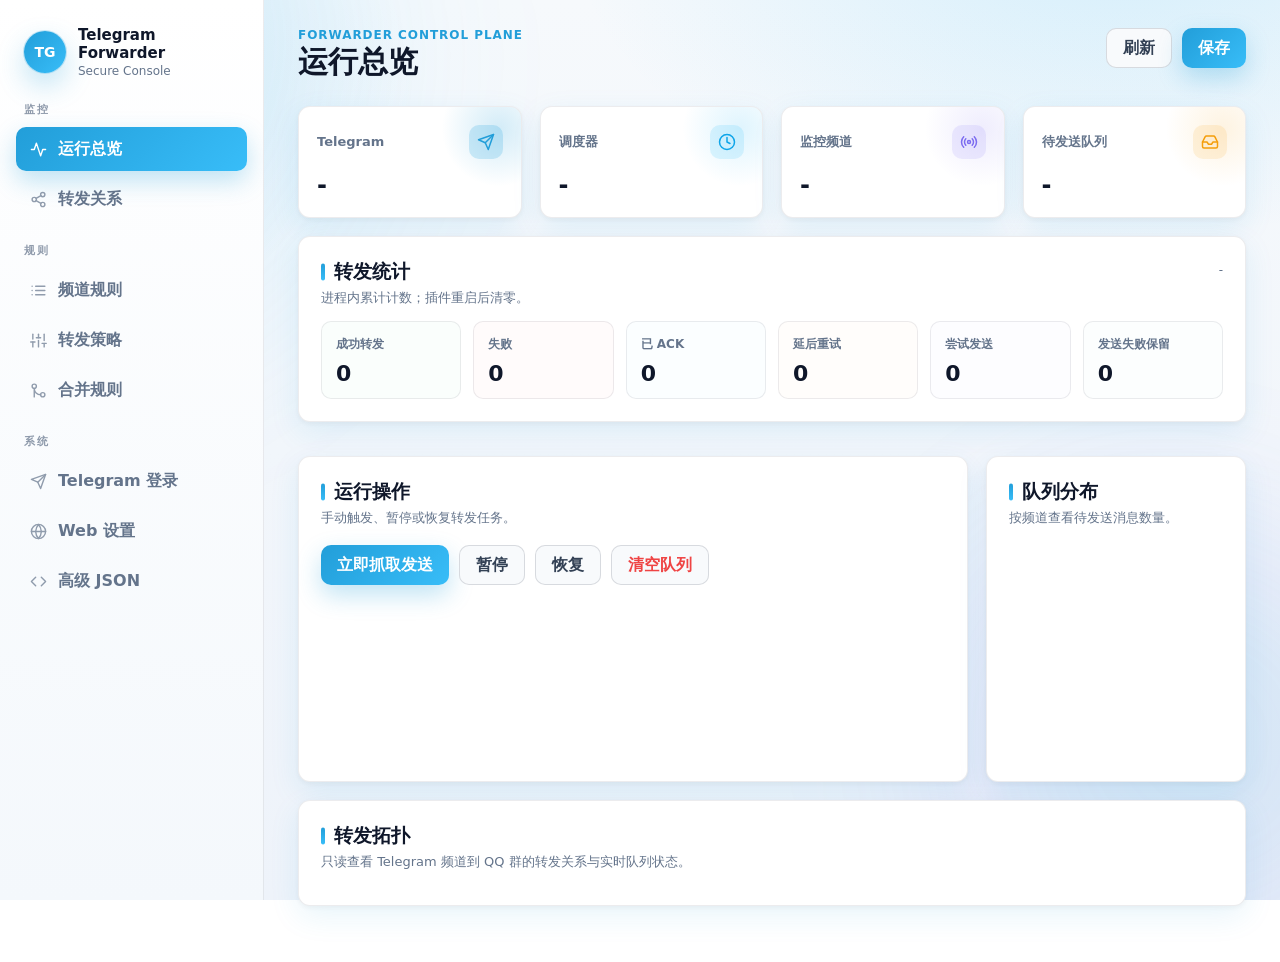
==== commit b3680a94: "修复下载缓存清理和 Telegram 授权状态" ====
--- a/pages/dashboard/index.html
+++ b/pages/dashboard/index.html
@@ -4,8 +4,8 @@
     <meta charset="utf-8" />
     <meta name="viewport" content="width=device-width, initial-scale=1" />
     <title>Telegram Forwarder</title>
-    <link rel="stylesheet" href="./assets/style.css?v=0176d48957" />
-    <script src="./assets/js/gsap.min.js?v=0176d48957"></script>
+    <link rel="stylesheet" href="./assets/style.css?v=f50310c6d3" />
+    <script src="./assets/js/gsap.min.js?v=f50310c6d3"></script>
   </head>
   <body>
     <div class="bg-aurora" aria-hidden="true"><i></i><i></i></div>
@@ -465,6 +465,6 @@
 
     <div class="toast" id="toast"></div>
     <script src="/api/plugin/page/bridge-sdk.js"></script>
-    <script src="./assets/app.js?v=0176d48957" type="module" defer></script>
+    <script src="./assets/app.js?v=f50310c6d3" type="module" defer></script>
   </body>
 </html>
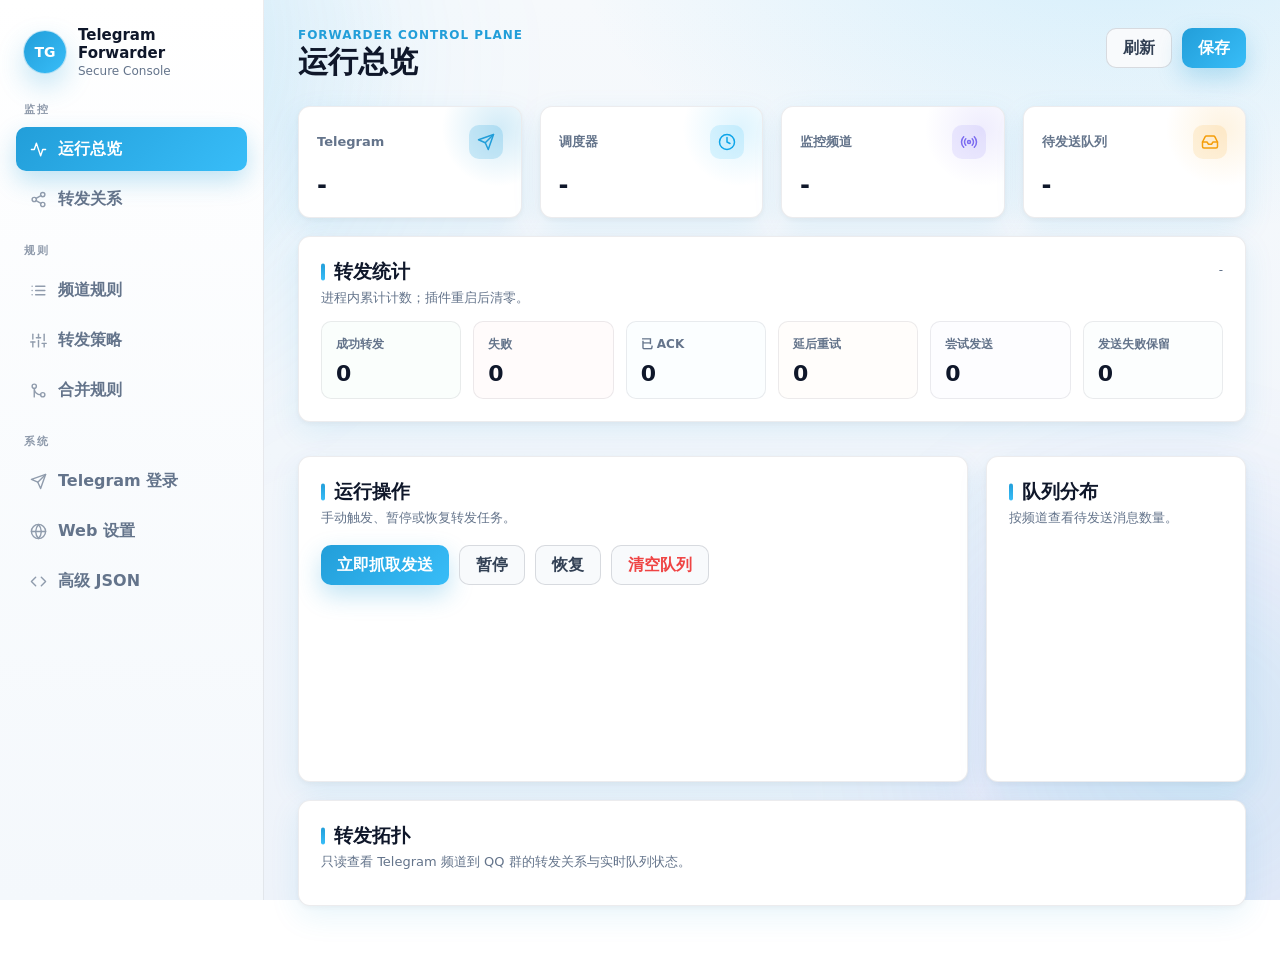
==== commit 8141ab3b: "fix: support manual QQ official group targets" ====
--- a/pages/dashboard/index.html
+++ b/pages/dashboard/index.html
@@ -4,8 +4,8 @@
     <meta charset="utf-8" />
     <meta name="viewport" content="width=device-width, initial-scale=1" />
     <title>Telegram Forwarder</title>
-    <link rel="stylesheet" href="./assets/style.css?v=f50310c6d3" />
-    <script src="./assets/js/gsap.min.js?v=f50310c6d3"></script>
+    <link rel="stylesheet" href="./assets/style.css?v=ff76fef5a6" />
+    <script src="./assets/js/gsap.min.js?v=ff76fef5a6"></script>
   </head>
   <body>
     <div class="bg-aurora" aria-hidden="true"><i></i><i></i></div>
@@ -465,6 +465,6 @@
 
     <div class="toast" id="toast"></div>
     <script src="/api/plugin/page/bridge-sdk.js"></script>
-    <script src="./assets/app.js?v=f50310c6d3" type="module" defer></script>
+    <script src="./assets/app.js?v=ff76fef5a6" type="module" defer></script>
   </body>
 </html>
--- a/pages/dashboard/assets/style.css
+++ b/pages/dashboard/assets/style.css
@@ -1228,6 +1228,35 @@
   border-radius: 10px;
   background: var(--inset-soft);
   scrollbar-width: thin;
+}
+
+.topology-manual-target {
+  display: grid;
+  gap: 6px;
+  padding: 10px;
+  border: 1px dashed var(--line-strong);
+  border-radius: 10px;
+  background: var(--surface);
+}
+
+.topology-manual-target > div {
+  display: grid;
+  grid-template-columns: minmax(0, 1fr) auto;
+  gap: 8px;
+  align-items: center;
+}
+
+.topology-manual-target input {
+  min-height: 38px;
+  height: 38px;
+  font-size: 12px;
+}
+
+.topology-manual-target small {
+  color: var(--muted);
+  font-size: 11px;
+  font-weight: 700;
+  line-height: 1.45;
 }
 
 .topology-chip,
@@ -2717,6 +2746,40 @@
   font-weight: 700;
 }
 
+.selector-manual-target {
+  display: grid;
+  grid-template-columns: minmax(0, 1fr) auto;
+  gap: 8px 10px;
+  align-items: end;
+  padding: 10px;
+  border: 1px dashed var(--line-strong);
+  border-radius: 10px;
+  background: var(--surface);
+}
+
+.selector-manual-target label {
+  display: grid;
+  gap: 6px;
+  min-width: 0;
+  color: var(--ink);
+  font-size: 12px;
+  font-weight: 700;
+}
+
+.selector-manual-target input {
+  min-height: 38px;
+  height: 38px;
+  font-size: 12px;
+}
+
+.selector-manual-target > small {
+  grid-column: 1 / -1;
+  color: var(--muted);
+  font-size: 11px;
+  font-weight: 700;
+  line-height: 1.45;
+}
+
 .selector-layout {
   display: grid;
   grid-template-columns: minmax(220px, 1fr) minmax(190px, 0.72fr);
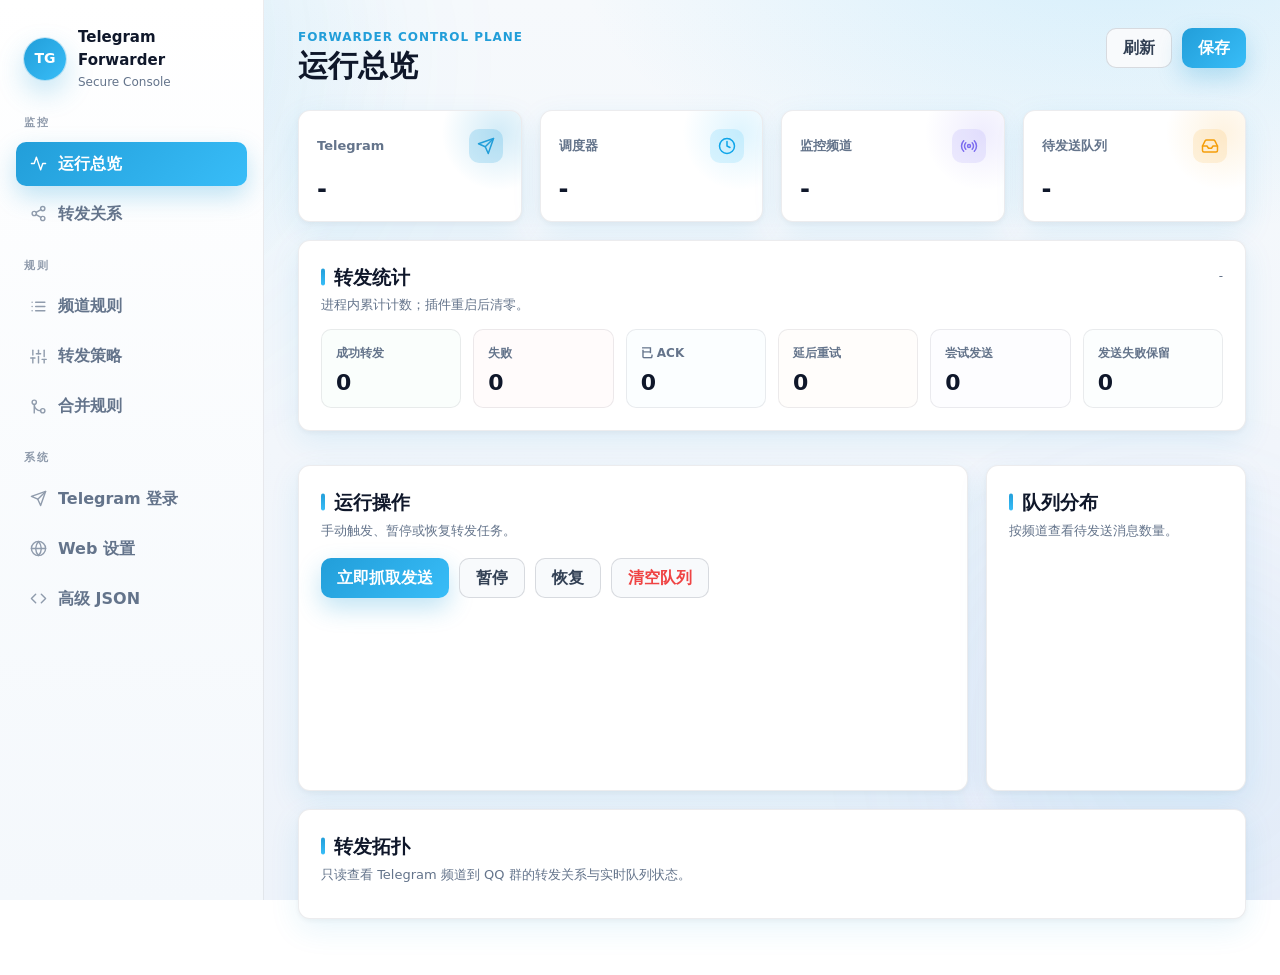
==== commit 76a044d5: "feat(web): clarify merge rule editing and save behavior" ====
--- a/pages/dashboard/index.html
+++ b/pages/dashboard/index.html
@@ -4,8 +4,8 @@
     <meta charset="utf-8" />
     <meta name="viewport" content="width=device-width, initial-scale=1" />
     <title>Telegram Forwarder</title>
-    <link rel="stylesheet" href="./assets/style.css?v=ff76fef5a6" />
-    <script src="./assets/js/gsap.min.js?v=ff76fef5a6"></script>
+    <link rel="stylesheet" href="./assets/style.css?v=93e8020187" />
+    <script src="./assets/js/gsap.min.js?v=93e8020187"></script>
   </head>
   <body>
     <div class="bg-aurora" aria-hidden="true"><i></i><i></i></div>
@@ -404,15 +404,20 @@
         </section>
 
         <section class="section" id="section-merge">
-          <div class="panel list-panel">
+          <div class="panel list-panel merge-panel">
             <div class="panel-head">
               <div>
-                <h2>合并规则</h2>
-                <p>触发关键词后，将触发消息和后续 N 条消息作为一个逻辑组处理。</p>
+                <h2>配置消息分组</h2>
+                <p>每条规则只作用于指定频道，同频道规则按列表顺序尝试。</p>
               </div>
               <button class="btn btn-primary" id="addMergeRuleBtn" type="button">新增规则</button>
             </div>
-            <div class="channel-list" id="mergeRuleList"></div>
+            <div class="merge-toolbar">
+              <label class="merge-search">查找规则<input id="mergeRuleSearch" type="search" placeholder="搜索名称、频道或触发关键词" autocomplete="off" /></label>
+              <div class="merge-list-tools"><span id="mergeRuleStats" role="status" aria-live="polite"></span><button class="btn btn-soft" id="expandMergeRulesBtn" type="button">全部展开</button></div>
+            </div>
+            <p class="merge-order-hint">先能组成完整分组的规则生效，已归组的消息不会被其他规则占用。修改后点击右上角保存。</p>
+            <div class="channel-list merge-list" id="mergeRuleList"></div>
           </div>
         </section>
 
@@ -465,6 +470,6 @@
 
     <div class="toast" id="toast"></div>
     <script src="/api/plugin/page/bridge-sdk.js"></script>
-    <script src="./assets/app.js?v=ff76fef5a6" type="module" defer></script>
+    <script src="./assets/app.js?v=93e8020187" type="module" defer></script>
   </body>
 </html>
--- a/pages/dashboard/assets/style.css
+++ b/pages/dashboard/assets/style.css
@@ -91,7 +91,8 @@
     radial-gradient(720px 420px at 0% 8%, rgba(34, 158, 217, 0.12), transparent 58%),
     linear-gradient(180deg, #f6f9fc 0%, #eef3fa 100%);
   background-attachment: fixed;
-  font-family: "DM Sans", Inter, ui-sans-serif, system-ui, -apple-system, BlinkMacSystemFont, "Segoe UI", sans-serif;
+  font-family: "DM Sans", Inter, ui-sans-serif, system-ui, -apple-system, BlinkMacSystemFont, "Segoe UI", "PingFang SC", "Microsoft YaHei", sans-serif;
+  line-height: 1.5;
   transition: background 0.3s ease, border-color 0.3s ease, color 0.3s ease, box-shadow 0.3s ease;
 }
 
@@ -105,6 +106,12 @@
 button {
   border: 0;
   cursor: pointer;
+}
+
+button:focus-visible,
+a:focus-visible {
+  outline: 2px solid var(--primary);
+  outline-offset: 3px;
 }
 
 button,
@@ -129,7 +136,7 @@
   position: absolute;
   border-radius: 50%;
   filter: blur(72px);
-  opacity: 0.5;
+  opacity: 0.24;
   will-change: transform;
 }
 
@@ -1716,6 +1723,7 @@
   grid-template-columns: repeat(auto-fit, minmax(min(100%, 240px), 1fr));
   gap: 12px;
   min-width: 0;
+  align-items: start;
 }
 
 .form-grid.single {
@@ -1795,6 +1803,8 @@
 .field {
   display: grid;
   gap: 7px;
+  min-width: 0;
+  align-content: start;
   color: var(--muted);
   font-size: 13px;
   font-weight: 600;
@@ -2621,6 +2631,10 @@
   background: var(--primary-soft);
 }
 
+.channel-summary:focus-visible {
+  outline-offset: -3px;
+}
+
 .channel-title-text {
   display: flex;
   align-items: center;
@@ -3022,3 +3036,360 @@
     width: 100%;
   }
 }
+
+/* ==== css/section-merge.css ==== */
+
+.merge-panel .panel-head {
+  align-items: center;
+}
+
+.merge-panel .panel-head > div {
+  min-width: 0;
+}
+
+.merge-toolbar {
+  display: flex;
+  justify-content: space-between;
+  align-items: end;
+  flex-wrap: wrap;
+  gap: 14px;
+}
+
+.merge-search {
+  display: grid;
+  gap: 7px;
+  flex: 1 1 280px;
+  max-width: 420px;
+  min-width: 0;
+  color: var(--muted);
+  font-size: 12px;
+  font-weight: 600;
+}
+
+.merge-list-tools {
+  display: flex;
+  align-items: center;
+  flex-wrap: wrap;
+  gap: 14px;
+  min-height: 42px;
+}
+
+#mergeRuleStats {
+  color: var(--muted);
+  font-size: 12px;
+  font-variant-numeric: tabular-nums;
+}
+
+.merge-order-hint {
+  margin: 0;
+  padding: 10px 12px;
+  border-left: 3px solid var(--primary);
+  border-radius: 4px 8px 8px 4px;
+  color: var(--muted);
+  background: var(--primary-soft);
+  font-size: 12px;
+  line-height: 1.65;
+}
+
+.merge-list {
+  gap: 12px;
+}
+
+.merge-card {
+  border: 1px solid var(--line-strong);
+  border-radius: 12px;
+  box-shadow: none;
+}
+
+.merge-summary {
+  grid-template-columns: 32px minmax(0, 1fr) auto;
+  gap: 14px;
+  min-height: 88px;
+  padding: 17px 18px;
+  background: var(--surface);
+}
+
+.merge-summary-content {
+  display: grid;
+  min-width: 0;
+  gap: 3px;
+}
+
+.merge-order {
+  display: grid;
+  place-items: center;
+  width: 32px;
+  height: 32px;
+  border: 1px solid var(--line);
+  border-radius: 8px;
+  color: var(--muted);
+  background: var(--inset-soft);
+  font-size: 12px;
+  font-weight: 700;
+  font-variant-numeric: tabular-nums;
+}
+
+.merge-title-row {
+  display: flex;
+  flex-wrap: wrap;
+  align-items: center;
+  gap: 7px 10px;
+  min-width: 0;
+}
+
+.merge-title-row .channel-title-text {
+  font-size: 15px;
+  line-height: 1.5;
+}
+
+.merge-strategy,
+.merge-draft {
+  display: inline-flex;
+  align-items: center;
+  padding: 3px 8px;
+  border-radius: 6px;
+  color: var(--primary-strong);
+  background: var(--primary-soft);
+  font-size: 11px;
+  font-weight: 600;
+  line-height: 1.5;
+}
+
+.merge-draft {
+  color: #92400e;
+  background: var(--warning-soft);
+}
+
+.merge-meta {
+  gap: 5px 12px;
+  line-height: 1.6;
+}
+
+.merge-channel {
+  color: var(--primary-strong);
+  font-weight: 600;
+  overflow-wrap: anywhere;
+}
+
+.merge-trigger {
+  max-width: min(100%, 360px);
+  overflow: hidden;
+  text-overflow: ellipsis;
+  white-space: nowrap;
+}
+
+.merge-body {
+  padding: 18px;
+  border-top: 1px solid var(--line);
+  gap: 16px;
+  background: var(--inset-soft);
+  animation: none;
+}
+
+.merge-basics-grid,
+.merge-params-grid {
+  display: grid;
+  grid-template-columns: repeat(2, minmax(0, 1fr));
+  gap: 16px;
+  align-items: start;
+  min-width: 0;
+}
+
+.merge-basics-grid {
+  grid-template-columns: minmax(0, 1.2fr) minmax(0, 1fr) minmax(0, 1fr);
+}
+
+.merge-body .field {
+  align-content: start;
+  min-width: 0;
+  color: var(--text);
+}
+
+.merge-body .field small {
+  color: var(--muted);
+  font-size: 11px;
+  font-weight: 400;
+  line-height: 1.6;
+}
+
+.merge-body .field-label {
+  color: var(--text);
+}
+
+.field .field-optional {
+  display: inline;
+  color: var(--muted);
+  font-size: 11px;
+  font-weight: 400;
+}
+
+.merge-strategy-description {
+  color: var(--muted);
+  font-size: 12px;
+  line-height: 1.65;
+}
+
+.input-with-unit {
+  position: relative;
+  min-width: 0;
+}
+
+.input-with-unit input {
+  padding-right: 44px;
+}
+
+.input-with-unit > span {
+  position: absolute;
+  right: 13px;
+  top: 50%;
+  transform: translateY(-50%);
+  color: var(--muted);
+  font-size: 12px;
+  pointer-events: none;
+}
+
+.merge-priority-note {
+  padding: 10px 12px;
+  border: 1px solid var(--border-glow);
+  border-radius: 8px;
+  color: var(--primary-strong);
+  background: var(--primary-soft);
+  font-size: 12px;
+  line-height: 1.65;
+}
+
+.merge-rule-footer {
+  display: flex;
+  justify-content: space-between;
+  align-items: center;
+  flex-wrap: wrap;
+  gap: 14px;
+  padding-top: 4px;
+}
+
+.merge-rule-footer .field-hint {
+  margin: 0;
+  font-weight: 400;
+  line-height: 1.65;
+}
+
+.merge-rule-actions {
+  display: flex;
+  flex-wrap: wrap;
+  gap: 8px;
+}
+
+.merge-rule-actions .btn {
+  min-height: 36px;
+  padding: 0 12px;
+  font-size: 12px;
+}
+
+.merge-validation {
+  margin: 0;
+  padding: 10px 12px;
+  border-radius: 8px;
+  color: #b91c1c;
+  background: var(--danger-soft);
+  font-size: 13px;
+  line-height: 1.65;
+}
+
+.merge-card.has-error,
+.merge-card [aria-invalid="true"] {
+  border-color: var(--danger);
+}
+
+.merge-empty {
+  display: grid;
+  justify-items: center;
+  gap: 12px;
+  padding: 32px 18px;
+  border: 1px dashed var(--line-strong);
+  border-radius: 10px;
+  background: var(--inset-soft);
+  text-align: center;
+}
+
+.merge-empty strong {
+  color: var(--ink);
+  font-size: 15px;
+}
+
+.merge-empty p {
+  margin: 0;
+  color: var(--muted);
+  font-size: 13px;
+}
+
+@media (max-width: 1100px) {
+  .merge-basics-grid {
+    grid-template-columns: repeat(2, minmax(0, 1fr));
+  }
+
+  .merge-basics-grid > .field:first-child {
+    grid-column: 1 / -1;
+  }
+}
+
+@media (max-width: 600px) {
+  .merge-panel .panel-head {
+    align-items: stretch;
+  }
+
+  .merge-search,
+  .merge-list-tools {
+    max-width: none;
+    width: 100%;
+  }
+
+  .merge-list-tools {
+    justify-content: space-between;
+  }
+
+  .merge-summary {
+    padding: 14px 12px;
+    gap: 10px;
+    grid-template-columns: 26px minmax(0, 1fr) 24px;
+  }
+
+  .merge-order {
+    width: 26px;
+    height: 28px;
+  }
+
+  .merge-summary .chevron {
+    width: 24px;
+    height: 24px;
+  }
+
+  .merge-meta {
+    display: flex;
+  }
+
+  .merge-body {
+    padding: 14px 12px;
+  }
+
+  .merge-basics-grid,
+  .merge-params-grid {
+    grid-template-columns: minmax(0, 1fr);
+    gap: 14px;
+  }
+
+  .merge-rule-actions {
+    width: 100%;
+  }
+
+  .merge-rule-actions .btn {
+    flex: 1;
+    min-height: 44px;
+  }
+
+  .merge-body input,
+  .merge-body textarea,
+  .merge-body select,
+  .merge-search input {
+    font-size: 16px;
+  }
+}
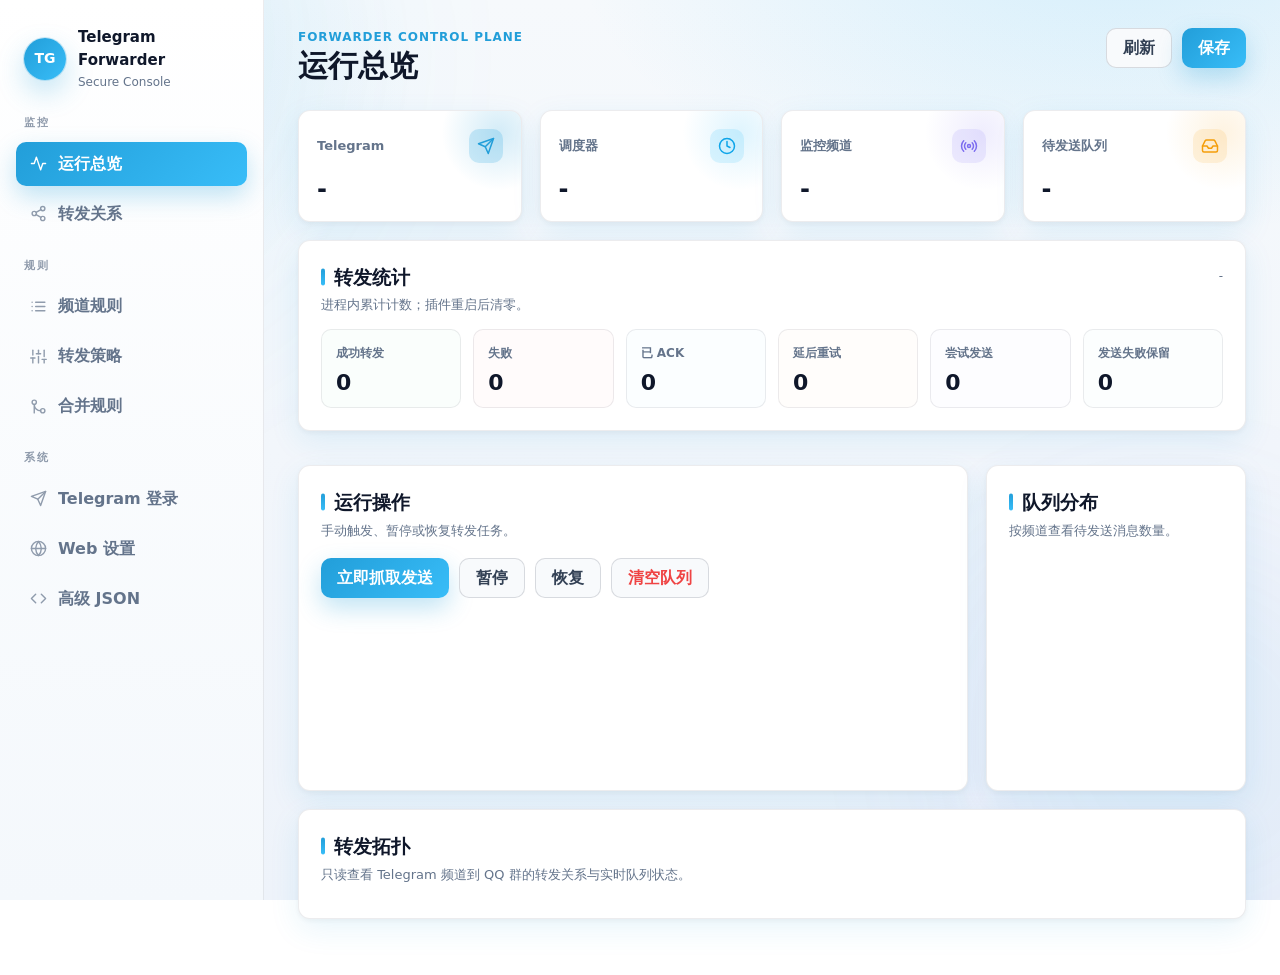
==== commit 669af561: "fix(web): stack merge rule actions on narrow screens" ====
--- a/pages/dashboard/index.html
+++ b/pages/dashboard/index.html
@@ -4,8 +4,8 @@
     <meta charset="utf-8" />
     <meta name="viewport" content="width=device-width, initial-scale=1" />
     <title>Telegram Forwarder</title>
-    <link rel="stylesheet" href="./assets/style.css?v=93e8020187" />
-    <script src="./assets/js/gsap.min.js?v=93e8020187"></script>
+    <link rel="stylesheet" href="./assets/style.css?v=f4149ee745" />
+    <script src="./assets/js/gsap.min.js?v=f4149ee745"></script>
   </head>
   <body>
     <div class="bg-aurora" aria-hidden="true"><i></i><i></i></div>
@@ -470,6 +470,6 @@
 
     <div class="toast" id="toast"></div>
     <script src="/api/plugin/page/bridge-sdk.js"></script>
-    <script src="./assets/app.js?v=93e8020187" type="module" defer></script>
+    <script src="./assets/app.js?v=f4149ee745" type="module" defer></script>
   </body>
 </html>
--- a/pages/dashboard/assets/style.css
+++ b/pages/dashboard/assets/style.css
@@ -3334,6 +3334,7 @@
 
 @media (max-width: 600px) {
   .merge-panel .panel-head {
+    flex-direction: column;
     align-items: stretch;
   }
 
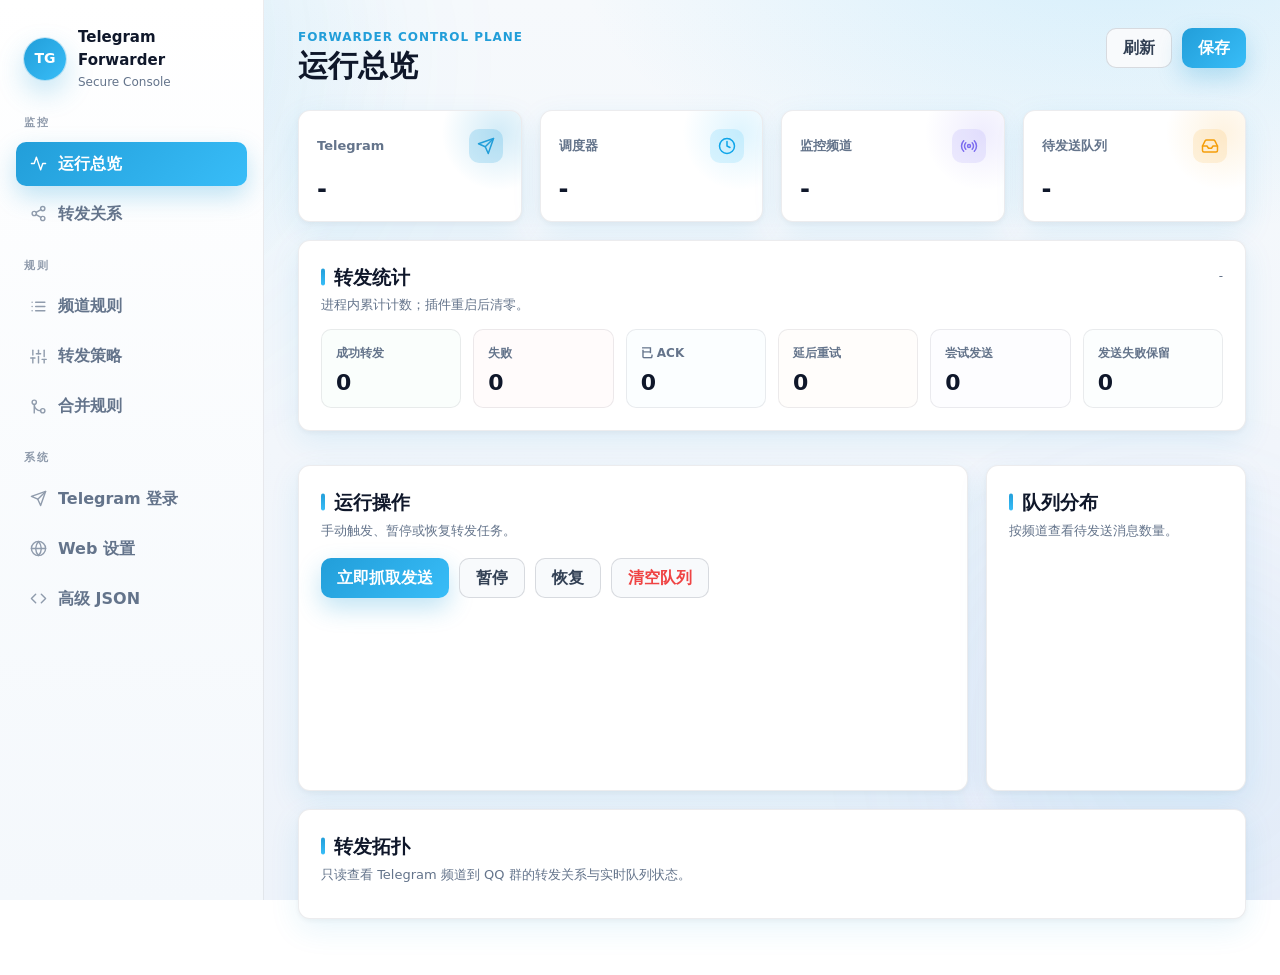
==== commit 0ff892d2: "fix(merge): remove the channel-specific SomeACG strategy" ====
--- a/pages/dashboard/index.html
+++ b/pages/dashboard/index.html
@@ -4,8 +4,8 @@
     <meta charset="utf-8" />
     <meta name="viewport" content="width=device-width, initial-scale=1" />
     <title>Telegram Forwarder</title>
-    <link rel="stylesheet" href="./assets/style.css?v=f4149ee745" />
-    <script src="./assets/js/gsap.min.js?v=f4149ee745"></script>
+    <link rel="stylesheet" href="./assets/style.css?v=64665b4d5f" />
+    <script src="./assets/js/gsap.min.js?v=64665b4d5f"></script>
   </head>
   <body>
     <div class="bg-aurora" aria-hidden="true"><i></i><i></i></div>
@@ -470,6 +470,6 @@
 
     <div class="toast" id="toast"></div>
     <script src="/api/plugin/page/bridge-sdk.js"></script>
-    <script src="./assets/app.js?v=f4149ee745" type="module" defer></script>
+    <script src="./assets/app.js?v=64665b4d5f" type="module" defer></script>
   </body>
 </html>
